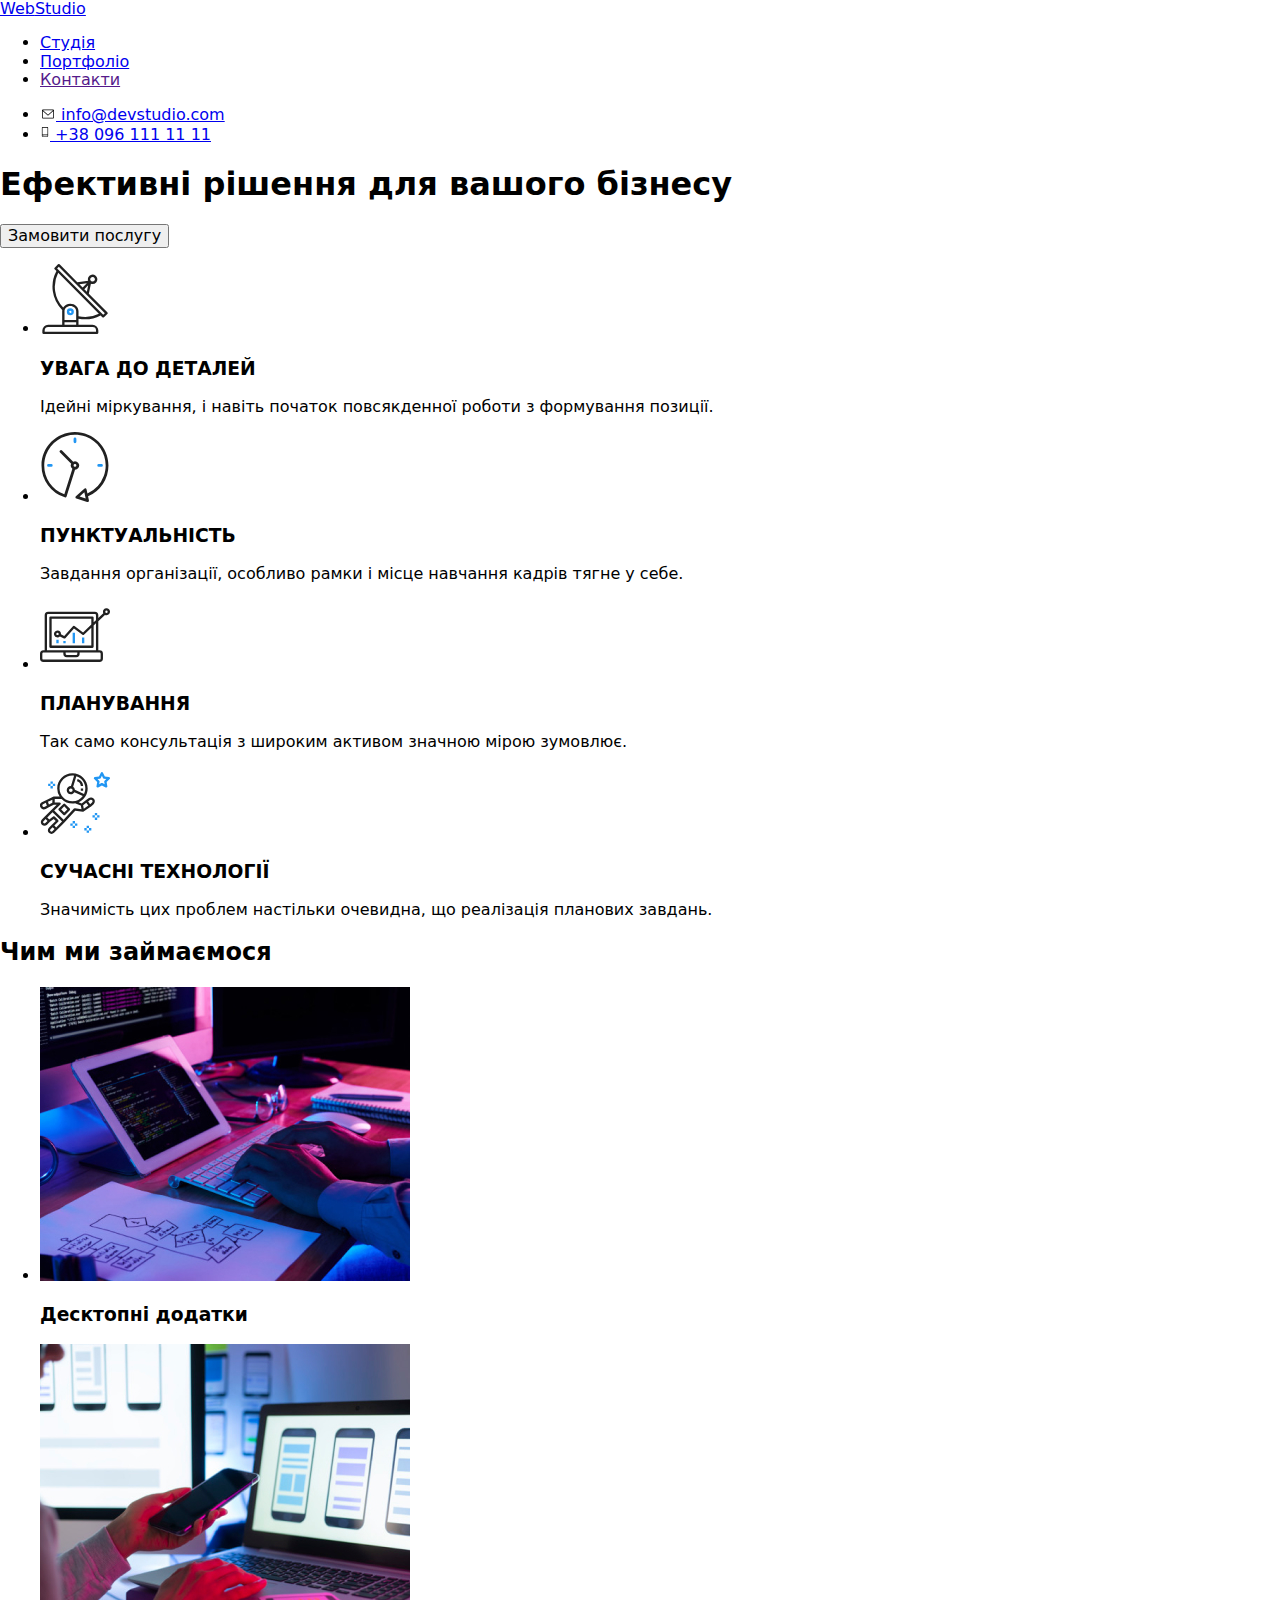
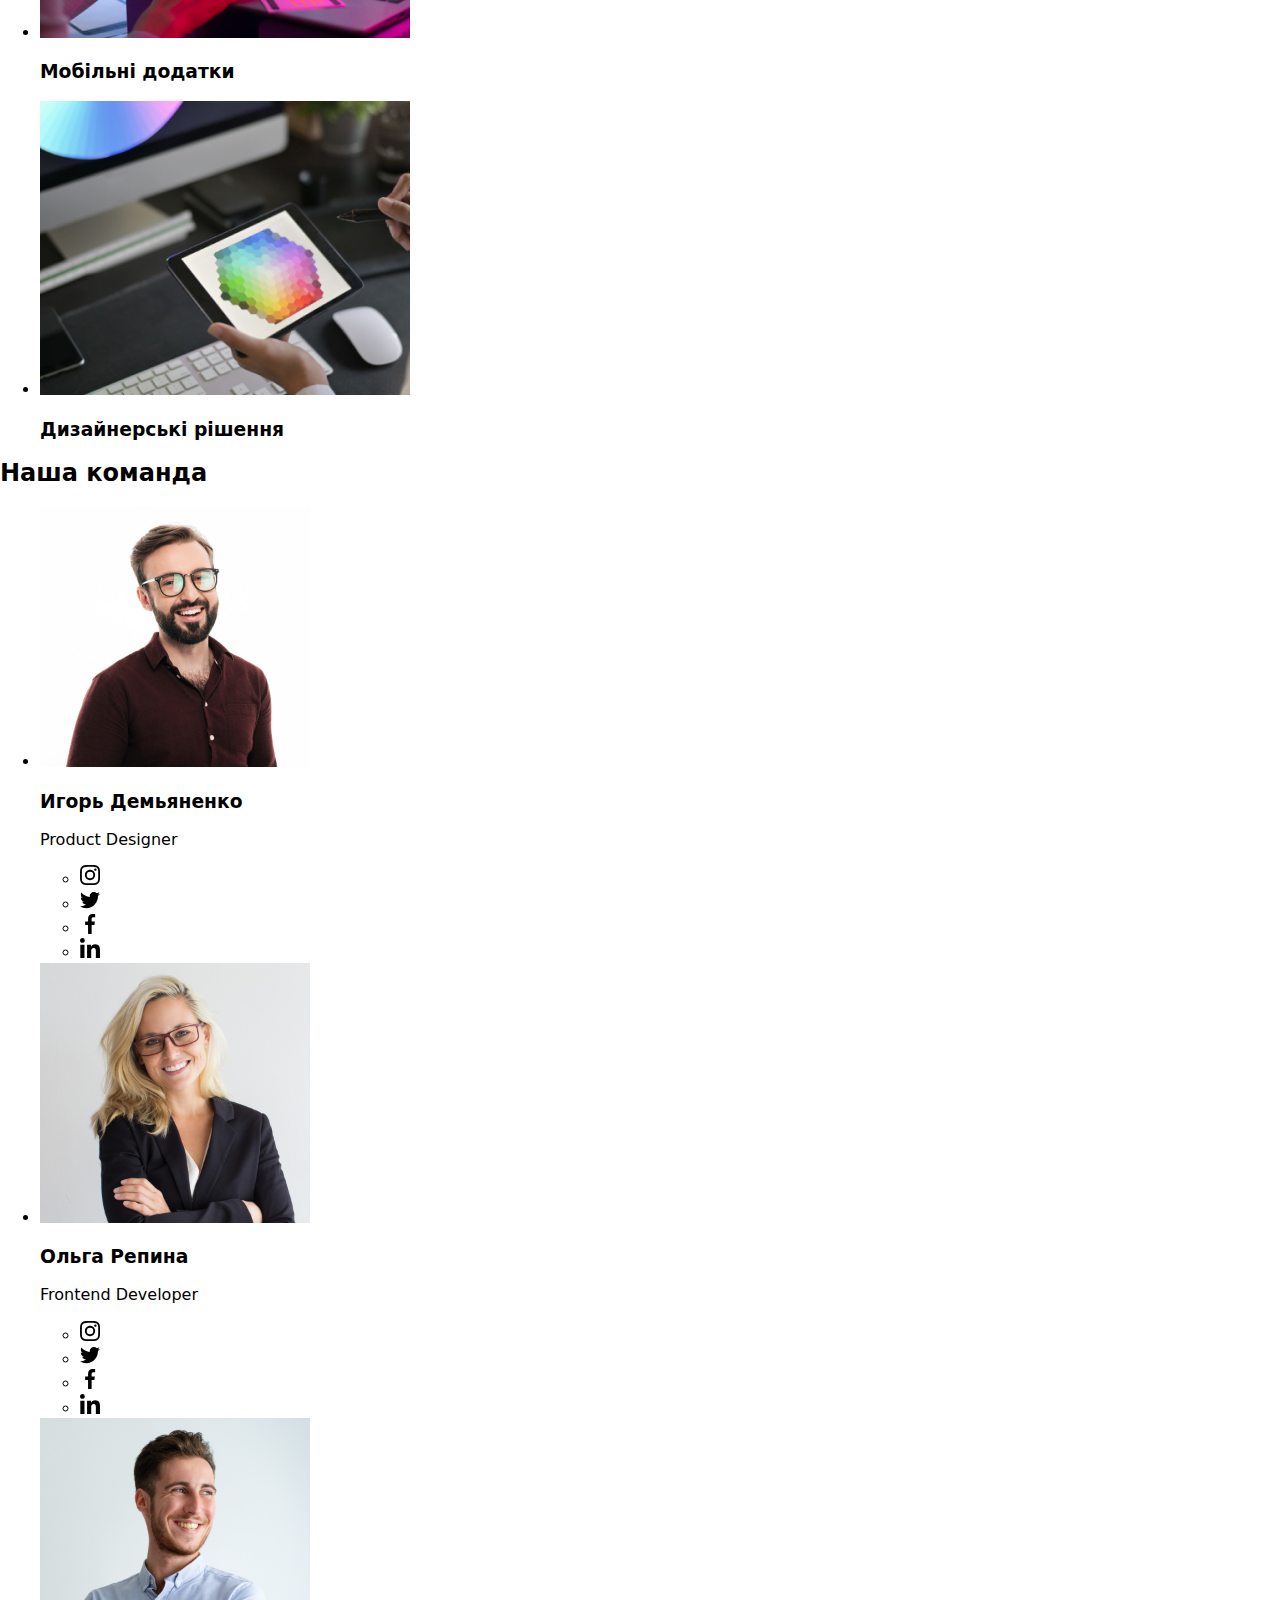
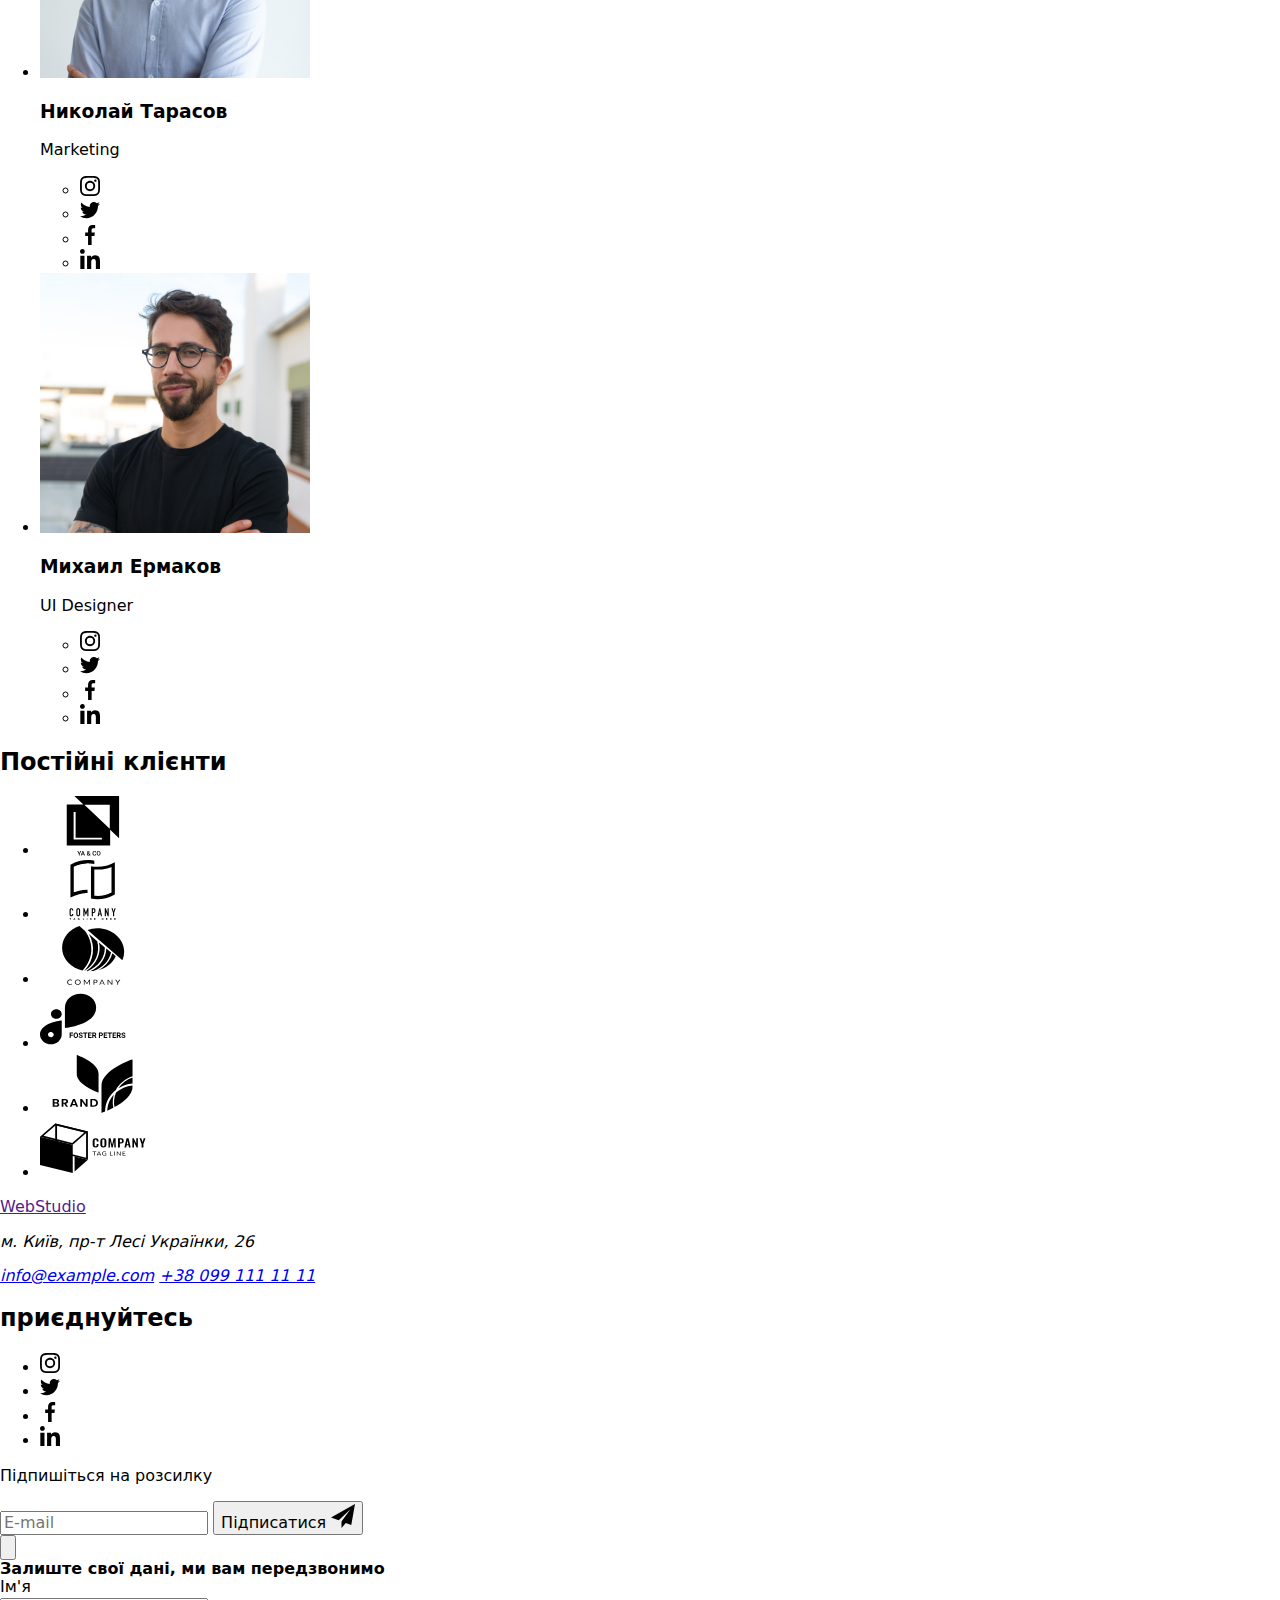
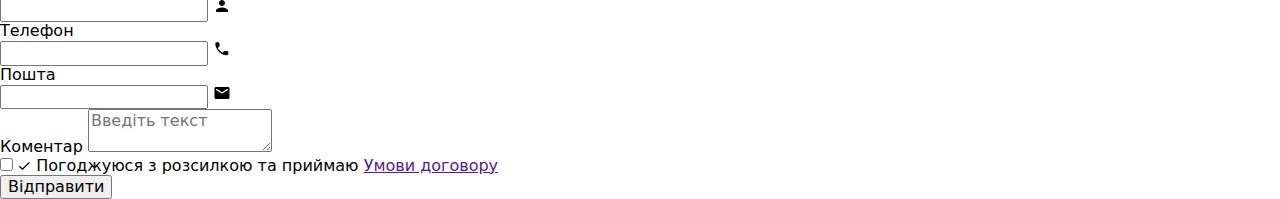
==== index.html @ 6c2c82eb "Додав розмітку та зображення" ====
<!DOCTYPE html>
<html lang="ru">
  <head>
    <meta charset="UTF-8" />
    <meta http-equiv="X-UA-Compatible" content="IE=edge" />
    <meta name="viewport" content="width=device-width, initial-scale=1.0" />
    <title>Студия</title>
    <link rel="preconnect" href="https://fonts.googleapis.com" />
    <link rel="preconnect" href="https://fonts.gstatic.com" crossorigin />
    <link
      href="https://fonts.googleapis.com/css2?family=Raleway:wght@700&family=Roboto:wght@400;500;700;900&display=swap"
      rel="stylesheet"
    />
    <link
      rel="stylesheet"
      href="https://cdnjs.cloudflare.com/ajax/libs/modern-normalize/1.1.0/modern-normalize.min.css"
    />
    <link rel="stylesheet" href="./css/styles.css" />
  </head>
  <body>
    <!--Шапка-->
    <header class="header">
      <div class="container">
        <nav class="header-nav">
          <a href="#" lang="en" class="header-logo list link">
            <span class="header-part-logo">Web</span>Studio</a
          >
          <ul class="header-nav-list list">
            <li class="header-nav-item">
              <a href="index.html" class="header-nav-link link current">Студія</a>
            </li>
            <li class="header-nav-item">
              <a href="./portfolio.html" class="header-nav-link link">Портфоліо</a>
            </li>
            <li class="header-nav-item"><a href="" class="header-nav-link link">Контакти</a></li>
          </ul>
        </nav>

        <ul class="header-contact-list list">
          <li class="header-contact-item">
            <a href="mailto:info@devstudio.com" class="header-contact-link" lang="en">
              <svg class="contact-icons" width="16" height="12">
                <use href="./images/icons.svg#icon-envelope"></use>
              </svg>
              info@devstudio.com</a
            >
          </li>
          <li class="header-contact-item">
            <a href="tel:+380961111111" class="header-contact-link">
              <svg class="contact-icons" width="10" height="16">
                <use href="./images/icons.svg#icon-smartphone"></use>
              </svg>
              +38 096 111 11 11</a
            >
          </li>
        </ul>
      </div>
    </header>
    <main>
      <!--Герой-->
      <section class="hero">
        <div class="container">
          <h1 class="hero-title">Ефективні рішення для вашого бізнесу</h1>
          <button class="btn" data-modal-open type="button">Замовити послугу</button>
        </div>
      </section>
      <!--Решения-->
      <section class="decision section">
        <div class="container">
          <h2 hidden>Features</h2>
          <ul class="decition-list list">
            <li class="decition-item">
              <div class="icons-bg">
                <svg class="decision-icons" width="70" height="70">
                  <use href="./images/icons.svg#icon-antenna"></use>
                </svg>
              </div>
              <h3 class="decision-title">УВАГА ДО ДЕТАЛЕЙ</h3>
              <p class="decitsion-text">
                Ідейні міркування, і навіть початок повсякденної роботи з формування позиції.
              </p>
            </li>
            <li class="decition-item">
              <div class="icons-bg">
                <svg class="decision-icons" width="70" height="70">
                  <use href="./images/icons.svg#icon-clock"></use>
                </svg>
              </div>
              <h3 class="decision-title">ПУНКТУАЛЬНІСТЬ</h3>
              <p class="decitsion-text">
                Завдання організації, особливо рамки і місце навчання кадрів тягне у себе.
              </p>
            </li>
            <li class="decition-item">
              <div class="icons-bg">
                <svg class="decision-icons" width="70" height="70">
                  <use href="./images/icons.svg#icon-diagram"></use>
                </svg>
              </div>
              <h3 class="decision-title">ПЛАНУВАННЯ</h3>
              <p class="decitsion-text">
                Так само консультація з широким активом значною мірою зумовлює.
              </p>
            </li>
            <li class="decition-item">
              <div class="icons-bg">
                <svg class="decision-icons" width="70" height="70">
                  <use href="./images/icons.svg#icon-astronaut"></use>
                </svg>
              </div>
              <h3 class="decision-title">СУЧАСНІ ТЕХНОЛОГІЇ</h3>
              <p class="decitsion-text">
                Значимість цих проблем настільки очевидна, що реалізація планових завдань.
              </p>
            </li>
          </ul>
        </div>
      </section>
      <!--Чем занимаемся-->
      <section class="about section">
        <div class="container">
          <h2 class="about-title">Чим ми займаємося</h2>
          <ul class="about-images-list list">
            <li class="about-item">
              <div class="about-overley">
                <img src="./images/img1.jpg" class="img" alt="Фото1" width="370" />
                <h3 class="about-overley-title">Десктопні додатки</h3>
              </div>
            </li>
            <li class="about-item">
              <div class="about-overley">
                <img src="./images/img2.jpg" class="img" alt="Фото2" width="370" />
                <h3 class="about-overley-title">Мобільні додатки</h3>
              </div>
            </li>
            <li class="about-item">
              <div class="about-overley">
                <img src="./images/img3.jpg" class="img" alt="Фото3" width="370" />
                <h3 class="about-overley-title">Дизайнерські рішення</h3>
              </div>
            </li>
          </ul>
        </div>
      </section>
      <!--Команда-->
      <section class="team section">
        <div class="container">
          <h2 class="team-title">Наша команда</h2>
          <ul class="team-list list">
            <li class="team-name-item">
              <img
                src="./images/team1.jpg"
                class="member-image"
                alt="Игорь Демьяненко"
                width="270"
              />
              <div class="member">
                <h3 class="team-name-title">Игорь Демьяненко</h3>
                <p class="team-name-text">Product Designer</p>
                <ul class="team-social list">
                  <li class="team-social-item">
                    <a href="" class="team-social-link">
                      <svg class="team-social-icon" width="20" height="20">
                        <use href="./images/icons.svg#icon-instagram"></use>
                      </svg>
                    </a>
                  </li>
                  <li class="team-social-item">
                    <a href="" class="team-social-link">
                      <svg class="team-social-icon" width="20" height="20">
                        <use href="./images/icons.svg#icon-twitter"></use>
                      </svg>
                    </a>
                  </li>
                  <li class="team-social-item">
                    <a href="" class="team-social-link">
                      <svg class="team-social-icon" width="20" height="20">
                        <use href="./images/icons.svg#icon-facebook"></use>
                      </svg>
                    </a>
                  </li>
                  <li class="team-social-item">
                    <a href="" class="team-social-link">
                      <svg class="team-social-icon" width="20" height="20">
                        <use href="./images/icons.svg#icon-linkedin"></use>
                      </svg>
                    </a>
                  </li>
                </ul>
              </div>
            </li>
            <li class="team-name-item">
              <img src="./images/team2.jpg" class="member-image" alt="Ольга Репина" width="270" />
              <div class="member">
                <h3 class="team-name-title">Ольга Репина</h3>
                <p class="team-name-text">Frontend Developer</p>
                <ul class="team-social list">
                  <li class="team-social-item">
                    <a href="" class="team-social-link">
                      <svg class="team-social-icon" width="20" height="20">
                        <use href="./images/icons.svg#icon-instagram"></use>
                      </svg>
                    </a>
                  </li>
                  <li class="team-social-item">
                    <a href="" class="team-social-link">
                      <svg class="team-social-icon" width="20" height="20">
                        <use href="./images/icons.svg#icon-twitter"></use>
                      </svg>
                    </a>
                  </li>
                  <li class="team-social-item">
                    <a href="" class="team-social-link">
                      <svg class="team-social-icon" width="20" height="20">
                        <use href="./images/icons.svg#icon-facebook"></use>
                      </svg>
                    </a>
                  </li>
                  <li class="team-social-item">
                    <a href="" class="team-social-link">
                      <svg class="team-social-icon" width="20" height="20">
                        <use href="./images/icons.svg#icon-linkedin"></use>
                      </svg>
                    </a>
                  </li>
                </ul>
              </div>
            </li>
            <li class="team-name-item">
              <img
                src="./images/team3.jpg"
                class="member-image"
                alt="Николай Тарасов"
                width="270"
              />
              <div class="member">
                <h3 class="team-name-title">Николай Тарасов</h3>
                <p class="team-name-text">Marketing</p>
                <ul class="team-social list">
                  <li class="team-social-item">
                    <a href="" class="team-social-link">
                      <svg class="team-social-icon" width="20" height="20">
                        <use href="./images/icons.svg#icon-instagram"></use>
                      </svg>
                    </a>
                  </li>
                  <li class="team-social-item">
                    <a href="" class="team-social-link">
                      <svg class="team-social-icon" width="20" height="20">
                        <use href="./images/icons.svg#icon-twitter"></use>
                      </svg>
                    </a>
                  </li>
                  <li class="team-social-item">
                    <a href="" class="team-social-link">
                      <svg class="team-social-icon" width="20" height="20">
                        <use href="./images/icons.svg#icon-facebook"></use>
                      </svg>
                    </a>
                  </li>
                  <li class="team-social-item">
                    <a href="" class="team-social-link">
                      <svg class="team-social-icon" width="20" height="20">
                        <use href="./images/icons.svg#icon-linkedin"></use>
                      </svg>
                    </a>
                  </li>
                </ul>
              </div>
            </li>
            <li class="team-name-item">
              <img src="./images/team4.jpg" class="member-image" alt="Михаил Ермаков" width="270" />
              <div class="member">
                <h3 class="team-name-title">Михаил Ермаков</h3>
                <p class="team-name-text">UI Designer</p>
                <ul class="team-social list">
                  <li class="team-social-item">
                    <a href="" class="team-social-link">
                      <svg class="team-social-icon" width="20" height="20">
                        <use href="./images/icons.svg#icon-instagram"></use>
                      </svg>
                    </a>
                  </li>
                  <li class="team-social-item">
                    <a href="" class="team-social-link">
                      <svg class="team-social-icon" width="20" height="20">
                        <use href="./images/icons.svg#icon-twitter"></use>
                      </svg>
                    </a>
                  </li>
                  <li class="team-social-item">
                    <a href="" class="team-social-link">
                      <svg class="team-social-icon" width="20" height="20">
                        <use href="./images/icons.svg#icon-facebook"></use>
                      </svg>
                    </a>
                  </li>
                  <li class="team-social-item">
                    <a href="" class="team-social-link">
                      <svg class="team-social-icon" width="20" height="20">
                        <use href="./images/icons.svg#icon-linkedin"></use>
                      </svg>
                    </a>
                  </li>
                </ul>
              </div>
            </li>
          </ul>
        </div>
      </section>

      <section class="clients section">
        <div class="container">
          <h2 class="clients-title">Постійні клієнти</h2>
          <ul class="clients-list list">
            <li class="clients-item">
              <a href="" class="clients-link">
                <svg class="clients-icon" width="106" height="60">
                  <use href="./images/icons.svg#icon-group1"></use>
                </svg>
              </a>
            </li>
            <li class="clients-item">
              <a href="" class="clients-link">
                <svg class="clients-icon" width="106" height="60">
                  <use href="./images/icons.svg#icon-group2"></use>
                </svg>
              </a>
            </li>
            <li class="clients-item">
              <a href="" class="clients-link">
                <svg class="clients-icon" width="106" height="60">
                  <use href="./images/icons.svg#icon-group3"></use>
                </svg>
              </a>
            </li>
            <li class="clients-item">
              <a href="" class="clients-link">
                <svg class="clients-icon" width="106" height="60">
                  <use href="./images/icons.svg#icon-group4"></use>
                </svg>
              </a>
            </li>
            <li class="clients-item">
              <a href="" class="clients-link">
                <svg class="clients-icon" width="106" height="60">
                  <use href="./images/icons.svg#icon-group5"></use>
                </svg>
              </a>
            </li>
            <li class="clients-item">
              <a href="" class="clients-link">
                <svg class="clients-icon" width="106" height="60">
                  <use href="./images/icons.svg#icon-group6"></use>
                </svg>
              </a>
            </li>
          </ul>
        </div>
      </section>
    </main>
    <!--Футер-->
    <footer class="footer">
      <div class="container">
        <div class="footer-part">
          <a class="footer-logo list link" href="" lang="en"
            ><span class="footer-part-logo">Web</span>Studio</a
          >
          <address class="footer-address">
            <p class="footer-address-text">м. Київ, пр-т Лесі Українки, 26</p>
            <a class="footer-link list link" href="mailto:info@example.com">info@example.com</a>
            <a class="footer-link list link" href="tel:+380991111111">+38 099 111 11 11</a>
          </address>
        </div>

        <div class="footer-social-container">
          <h2 class="footer-social-text">приєднуйтесь</h2>
          <ul class="footer-social-list list">
            <li class="footer-social-item">
              <a href="" class="footer-social-link">
                <svg class="footer-social-icon" width="20" height="20">
                  <use href="./images/icons.svg#icon-instagram-2"></use>
                </svg>
              </a>
            </li>
            <li class="footer-social-item">
              <a href="" class="footer-social-link">
                <svg class="footer-social-icon" width="20" height="20">
                  <use href="./images/icons.svg#icon-twitter2"></use>
                </svg>
              </a>
            </li>
            <li class="footer-social-item">
              <a href="" class="footer-social-link">
                <svg class="footer-social-icon" width="20" height="20">
                  <use href="./images/icons.svg#icon-facebook2"></use>
                </svg>
              </a>
            </li>
            <li class="footer-social-item">
              <a href="" class="footer-social-link">
                <svg class="footer-social-icon" width="20" height="20">
                  <use href="./images/icons.svg#icon-linkedin2"></use>
                </svg>
              </a>
            </li>
          </ul>
        </div>
        <form class="footer-form" autocomplete="off">
          <p class="footer-form-text">Підпишіться на розсилку</p>
          <div class="mail-field">
            <input class="footer-input" type="email" name="email" placeholder="E-mail" />

            <button type="submit" class="footer-submit">
              Підписатися
              <svg class="footer-submit-icon" width="24" height="24">
                <use href="./images/icons.svg#icon-icon-send"></use>
              </svg>
            </button>
          </div>
        </form>
      </div>
    </footer>
    <div class="backdrop-hero is-hidden" data-modal>
      <div class="modal-hero">
        <button type="button" class="modal-hero-close" data-modal-close>
          <svg fill="none" viewBox="0 0 18 18" class="icon-hero-close">
            <path
              d="M15 4.108 13.892 3 9.5 7.392 5.108 3 4 4.108 8.392 8.5 4 12.892 5.108 14 9.5 9.608 13.892 14 15 12.892 10.608 8.5 15 4.108Z"
            />
          </svg>
        </button>
        <form class="form" autocomplete="off">
          <b class="form-title">Залиште свої дані, ми вам передзвонимо</b>

          <div class="form-contact">
            <label for="name" class="form-label">Ім'я</label>
            <div class="input-field">
              <input type="text" class="form-input" name="name" id="name" required />
              <span class="input-icon"
                ><svg width="18" height="18">
                  <use href="./images/icons.svg#icon-person-black-form"></use></svg
              ></span>
            </div>

            <label for="tel" class="form-label">Телефон</label>
            <div class="input-field">
              <input type="tel" class="form-input" name="tel" id="tel" required />
              <span class="input-icon"
                ><svg width="18" height="18">
                  <use href="./images/icons.svg#icon-phone-black-form"></use></svg
              ></span>
            </div>

            <label for="mail" class="form-label">Пошта</label>
            <div class="input-field">
              <input type="email" class="form-input" name="email" id="mail" required />
              <span class="input-icon"
                ><svg width="18" height="18">
                  <use href="./images/icons.svg#icon-email-black-form"></use></svg
              ></span>
            </div>

            <label for="coment" class="form-label">Коментар</label>
            <textarea
              class="form-coment"
              name="coment"
              id="coment"
              placeholder="Введіть текст"
            ></textarea>
          </div>

          <div class="form-policy">
            <input
              type="checkbox"
              class="form-policy-check"
              name="policy"
              id="policy"
              value="true"
            />
            <label for="policy" class="form-policy-text">
              <span class="check">
                <svg class="check-icon" width="13" height="10">
                  <use href="./images/icons.svg#icon-icon-check"></use></svg
              ></span>
              Погоджуюся з розсилкою та приймаю
              <a href="" class="policy-link">Умови договору</a>
            </label>
          </div>
          <div class="form-btn">
            <button type="submit" class="form-submit">Відправити</button>
          </div>
        </form>
      </div>
    </div>
    <script src="./js/modal.js"></script>
  </body>
</html>
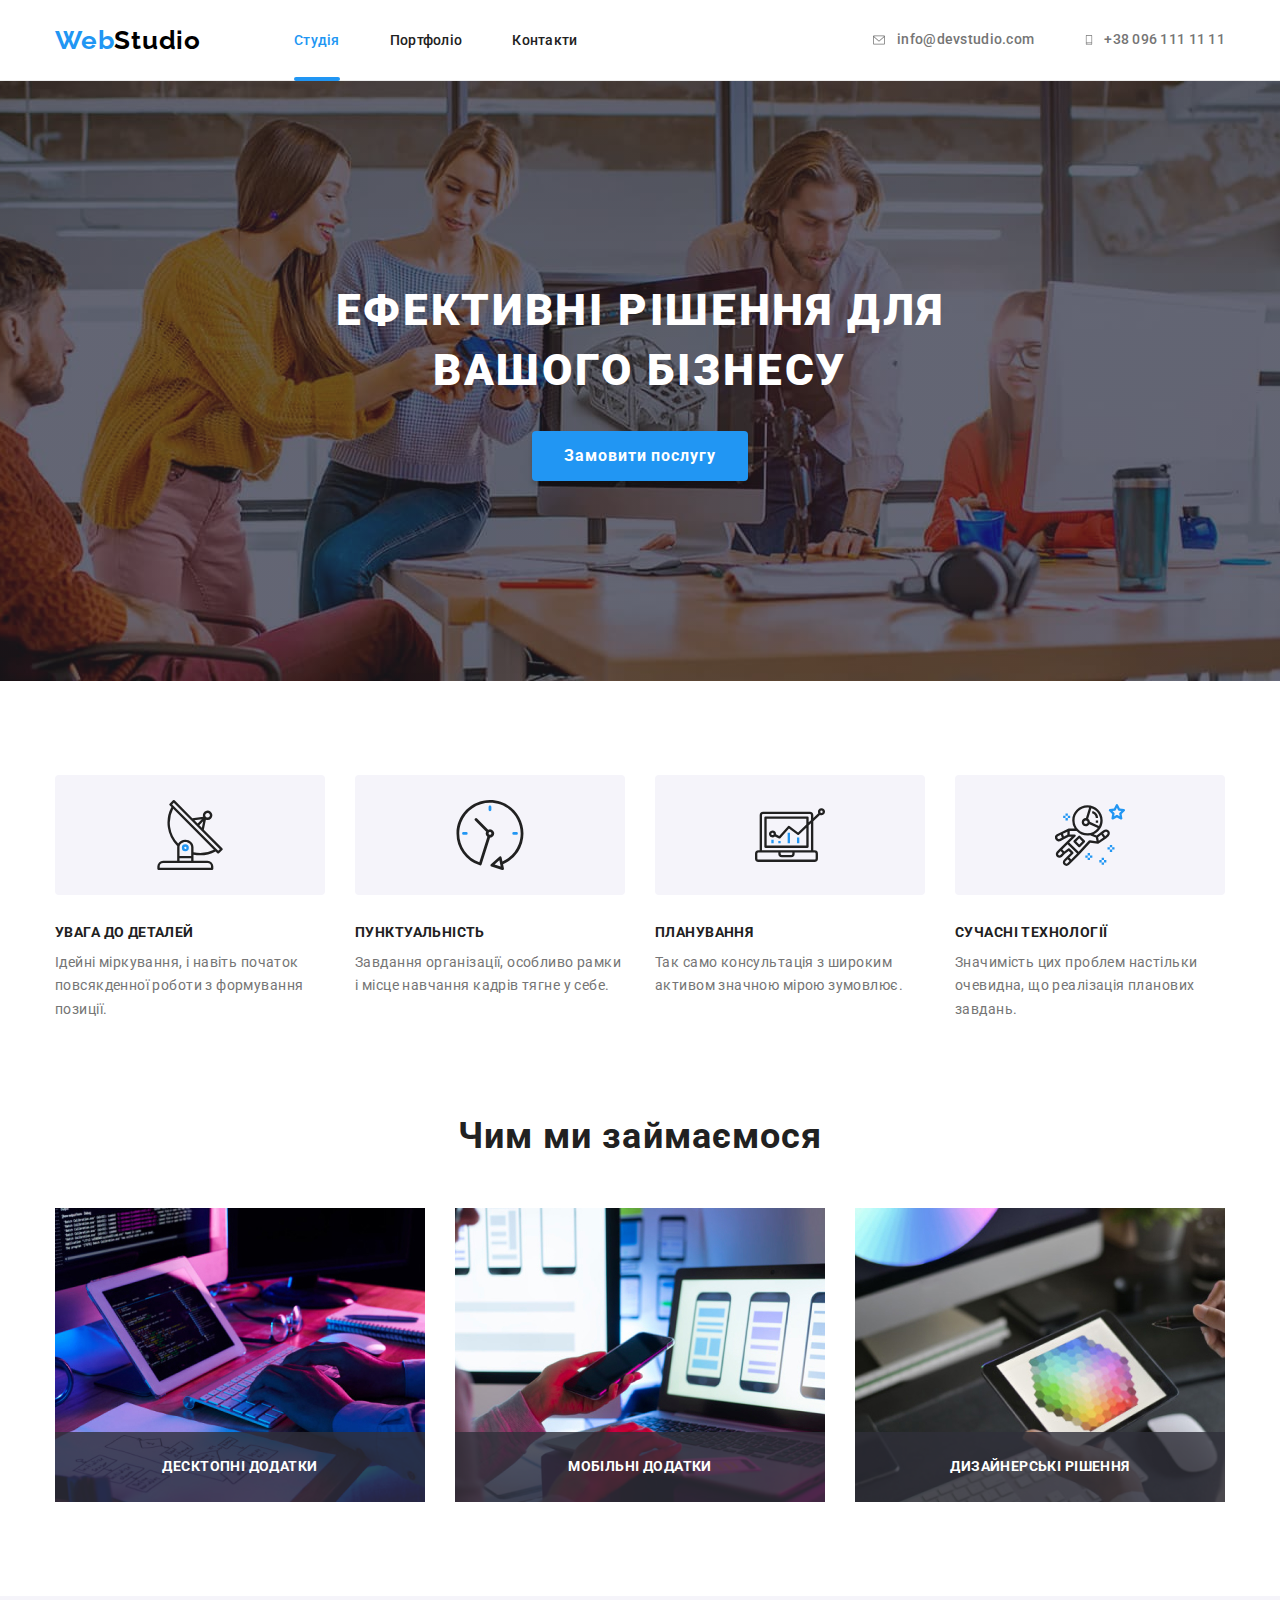
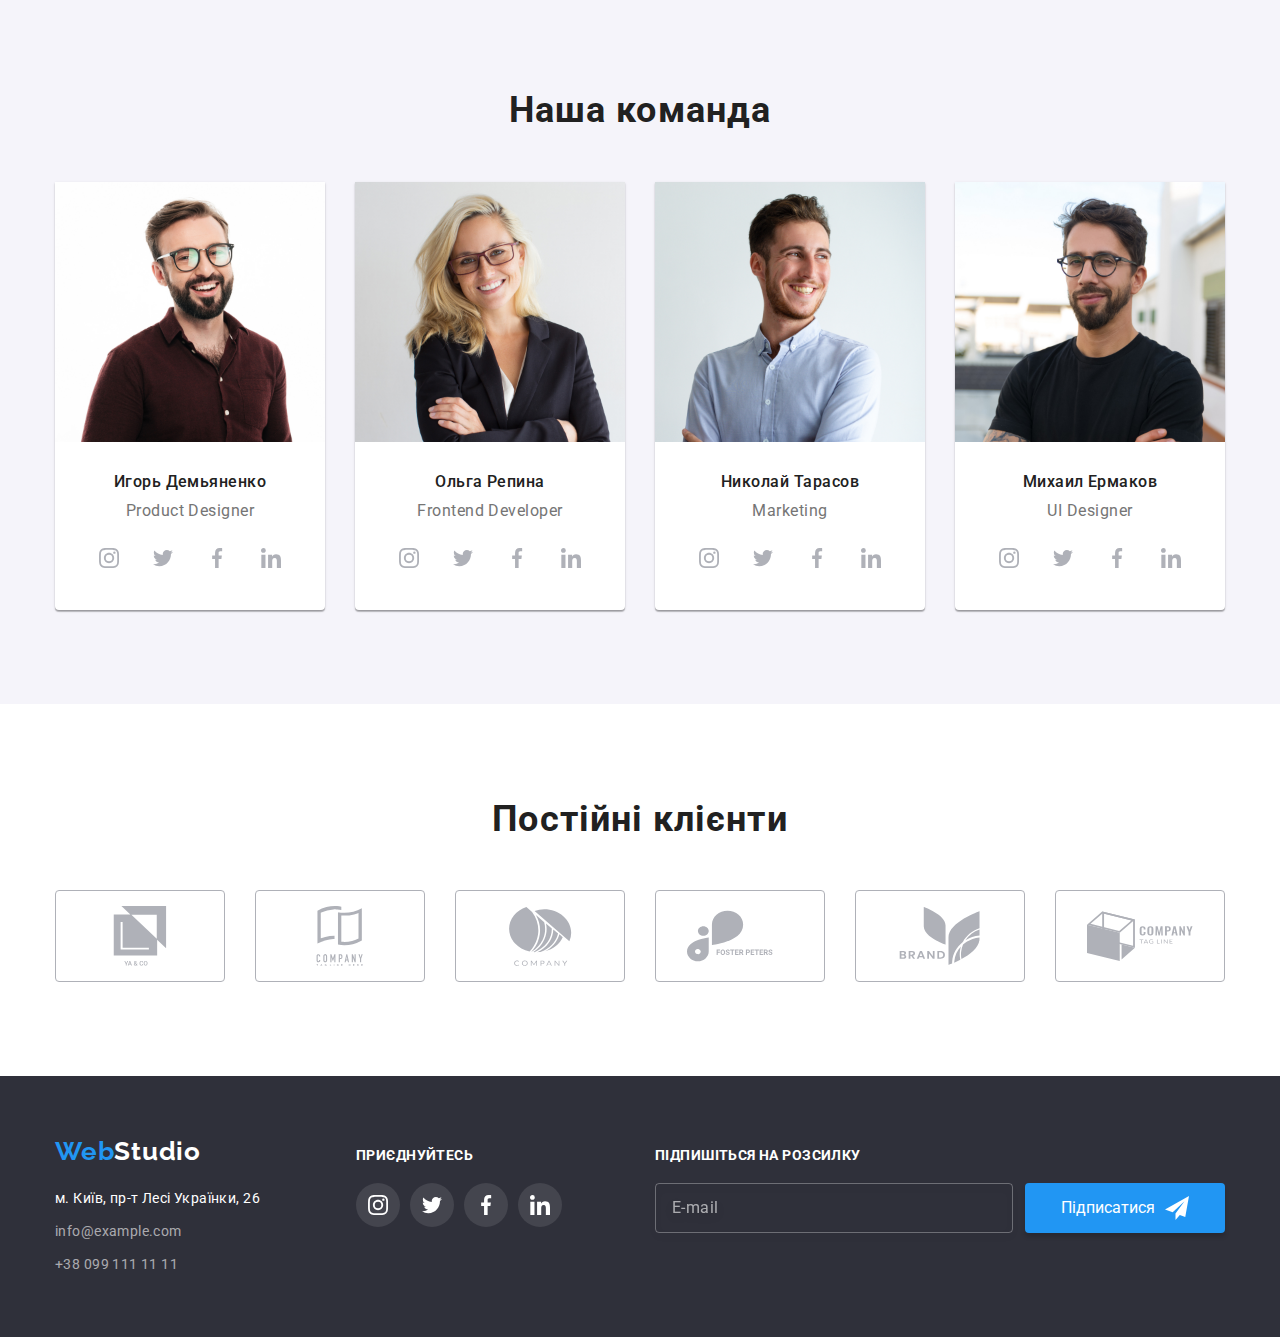
==== commit 9fb15e17: "Додав розмітку та стилі" ====
--- a/index.html
+++ b/index.html
@@ -15,7 +15,7 @@
       rel="stylesheet"
       href="https://cdnjs.cloudflare.com/ajax/libs/modern-normalize/1.1.0/modern-normalize.min.css"
     />
-    <link rel="stylesheet" href="./css/styles.css" />
+    <link rel="stylesheet" href="./css/main.min.css" />
   </head>
   <body>
     <!--Шапка-->
--- a/css/main.min.css
+++ b/css/main.min.css
@@ -0,0 +1 @@
+:root{--primary-text-color: #212121;--second-text-color: #757575;--hover-color: #2196f3;--background-color: #e5e5e5;--header-background-color: #ffffff;--third-background-color: #2f303a;--second-background-color: #f5f4fa;--accent-color: #2196f3;--icon-background-color: #ffffff;--icon-color: #afb1b8;--icon-hover-color: #ffffff}.list{list-style:none}.link{text-decoration:none}.visually-hidden{position:absolute;width:1px;height:1px;margin:-1px;border:0;padding:0;white-space:nowrap;clip-path:inset(100%);clip:rect(0 0 0 0);overflow:hidden}html{box-sizing:border-box}*,*::before,*::after{box-sizing:inherit}p,h1,h2,h3,h4,h5,h6{margin:0}ul{margin:0;padding-left:0}body{margin:0;font-family:"Roboto",sans-serif;font-style:normal;color:var(--primary-text-color)}.container{width:1200px;padding-right:15px;padding-left:15px;margin-right:auto;margin-left:auto}.section{padding-top:94px;padding-bottom:94px}.backdrop-hero{position:fixed;width:100%;height:100%;top:0;background-color:rgba(0,0,0,.2);transition:opacity 500ms cubic-bezier(0.4, 0, 0.2, 1),visibility 500ms cubic-bezier(0.4, 0, 0.2, 1)}.backdrop-hero.is-hidden .modal-hero{transform:translate(-50%, -50%) scale(0)}.modal-hero{position:absolute;top:50%;left:50%;transform:translate(-50%, -50%) scale(1);width:528px;min-height:581px;background:#fff;box-shadow:0px 1px 3px rgba(0,0,0,.12),0px 1px 1px rgba(0,0,0,.14),0px 2px 1px rgba(0,0,0,.2);border-radius:4px;transition:transform 500ms cubic-bezier(0.4, 0, 0.2, 1);padding:40px}.modal-hero-close{position:absolute;top:8px;right:8px;width:30px;height:30px;background:#fff;border-radius:50%;border:1px solid rgba(0,0,0,.1);cursor:pointer}.icon-hero-close{display:flex;align-items:center;justify-content:center;fill:#000;transition:fill 250ms cubic-bezier(0.4, 0, 0.2, 1)}.modal-hero-close:hover .icon-hero-close,.modal-hero-close:focus .icon-hero-close{fill:var(--accent-color)}.is-hidden{visibility:hidden;opacity:0;pointer-events:none}.form-title{display:block;margin-bottom:12px;font-weight:700;font-size:20px;line-height:23px;text-align:center;letter-spacing:.03em;color:#212121}.form-contact{display:flex;flex-direction:column;margin-bottom:20px}.form-label{margin-bottom:4px;font-weight:400;font-size:12px;line-height:14px;letter-spacing:.01em;color:#757575}.form-input{width:100%;height:40px;margin-bottom:10px;padding-left:42px;border:1px solid rgba(33,33,33,.2);border-radius:4px;outline:none;color:#000;transition:border-color 250ms cubic-bezier(0.4, 0, 0.2, 1);cursor:pointer}.input-field{position:relative;height:40px;margin-bottom:10px}.input-icon{position:absolute;top:50%;left:12px;transform:translateY(-50%);width:18px;height:18px;transition:fill 250ms cubic-bezier(0.4, 0, 0.2, 1)}.form-input:focus{border-color:var(--accent-color)}.form-input:focus+.input-icon{fill:var(--accent-color)}.form-coment{height:120px;font-size:12px;padding:12px 16px;border:1px solid rgba(33,33,33,.2);border-radius:4px;outline:none;resize:none;transition:border-color 250ms cubic-bezier(0.4, 0, 0.2, 1);cursor:pointer}.form-coment:focus{border-color:var(--accent-color)}.form-coment::placeholder{font-weight:400;font-size:12px;line-height:14px;letter-spacing:.01em;color:rgba(117,117,117,.5)}.form-policy{margin-bottom:30px;display:flex;align-items:center;justify-content:center}.check{display:flex;align-items:center;justify-content:center;width:16px;height:15px;margin-right:8px;border:3px solid var(--primary-text-color);border-radius:2px}.form-policy-text{display:flex;align-items:center;font-weight:400;font-size:14px;line-height:24px;letter-spacing:.03em;color:#757575;cursor:pointer}.form-policy-check{position:absolute;width:1px;height:1px;margin:-1px;border:0;padding:0;white-space:nowrap;clip-path:inset(100%);clip:rect(0 0 0 0);overflow:hidden}.check-icon{fill:rgba(0,0,0,0)}.form-policy-check:checked+.form-policy-text .check{background-color:var(--accent-color);border:none}.form-policy-check:checked+.form-policy-text .check-icon{fill:var(--icon-hover-color)}.form-policy-check:focus+.form-policy-text .check{border-color:var(--accent-color)}.policy-link{margin-left:4px;color:var(--accent-color)}.form-btn{display:flex;align-items:center;justify-content:center}.form-submit{width:200px;height:50px;border-radius:4px;border:none;background-color:var(--accent-color);color:#fff;box-shadow:0px 4px 4px rgba(0,0,0,.15);font-weight:700;font-size:16px;line-height:30px;letter-spacing:.06em;cursor:pointer;transition:background-color 250ms cubic-bezier(0.4, 0, 0.2, 1)}.form-submit:hover,.form-submit:focus{background-color:#188ce8}.header{background-color:var(--header-background-color);border-bottom:1px solid #ececec}.header>.container{display:flex;align-items:center}.header-nav{display:flex;align-items:center}.header-logo{font-family:"Raleway";font-weight:700;font-size:26px;line-height:31px;letter-spacing:.03em;color:#000}.header-part-logo{color:#2196f3}.header-nav-list{display:flex;margin-left:93px}.header-nav-link{position:relative;display:block;padding-bottom:32px;padding-top:32px;font-weight:500;font-size:14px;line-height:16px;letter-spacing:.02em;color:var(--primary-text-color);transition:color 250ms cubic-bezier(0.4, 0, 0.2, 1)}.header-nav-item:not(:last-child){margin-right:50px}.header-nav-link:hover,.header-nav-link:focus{color:var(--hover-color)}.current{color:var(--accent-color)}.current::after{content:"";position:absolute;bottom:0;left:0;margin-bottom:-1px;width:100%;height:4px;border-radius:2px;background-color:var(--accent-color)}.header-contact-list{display:flex;margin-left:auto}.header-contact-link{display:flex;justify-content:center;align-items:center;font-weight:500;font-size:14px;line-height:1.14;letter-spacing:.02em;text-decoration:none;color:var(--second-text-color);transition:color 250ms cubic-bezier(0.4, 0, 0.2, 1)}.header-contact-link:hover,.header-contact-link:focus{color:var(--hover-color)}.header-contact-item:not(:last-child){margin-right:50px}.contact-icons{fill:currentColor;margin-right:10px}.hero{max-width:1600px;text-align:center;color:#fff;padding-top:200px;padding-bottom:200px;max-width:1600px;margin:0 auto;background-image:linear-gradient(rgba(47, 48, 58, 0.4), rgba(47, 48, 58, 0.4)),url(../images/img-hero.jpg);background-repeat:no-repeat;background-position:center;background-size:cover}.hero-title{width:696px;font-weight:900;font-size:44px;line-height:1.36;letter-spacing:.06em;text-transform:uppercase;margin-bottom:30px;margin-left:auto;margin-right:auto}.btn{display:inline-block;background-color:var(--hover-color);color:#fff;box-shadow:0px 4px 4px rgba(0,0,0,.15);border-radius:4px;border:rgba(0,0,0,0);align-items:center;letter-spacing:.06em;font-weight:700;font-size:16px;line-height:1.88;cursor:pointer;padding:10px 32px;min-width:200px;transition:background-color 250ms cubic-bezier(0.4, 0, 0.2, 1)}.btn:hover,.btn:focus{background-color:#188ce8}.decition-list{display:flex}.decition-item{display:block;width:270px}.decition-item:not(:last-child){margin-right:30px}.icons-bg{display:flex;width:270px;height:120px;margin-bottom:30px;background-color:#f5f4fa;justify-content:center;align-items:center;border-radius:4px}.decision-title{font-weight:700;font-size:14px;line-height:1.14;letter-spacing:.03em;text-transform:uppercase;margin-bottom:10px}.decitsion-text{color:var(--second-text-color);font-weight:400;font-size:14px;line-height:1.7;letter-spacing:.03em}.about{padding-top:0}.about-title{font-weight:700;font-size:36px;line-height:1.16;text-align:center;letter-spacing:.03em;margin-bottom:50px}.about-images-list{display:flex;justify-content:center}.img{display:block}.about-item:not(:last-child){margin-right:30px}.about-overley{display:block;position:relative}.about-overley-title{position:absolute;width:100%;height:70px;bottom:0;padding-top:27px;font-weight:700;font-size:14px;line-height:1.14;text-align:center;letter-spacing:.03em;text-transform:uppercase;color:#fff;background-color:rgba(47,48,58,.8)}.team{background-color:var(--second-background-color)}.team-title{font-weight:700;font-size:36px;line-height:1.16;text-align:center;letter-spacing:.03em;margin-bottom:50px}.team-list{display:flex;justify-content:center}.team-name-item{display:block;background-color:#fff;box-shadow:0px 1px 3px rgba(0,0,0,.12),0px 1px 1px rgba(0,0,0,.14),0px 2px 1px rgba(0,0,0,.2);border-radius:0px 0px 4px 4px}.team-name-item:not(:last-child){margin-right:30px}.member-image{display:block}.member{padding:30px 20px}.team-name-title{font-weight:500;font-size:16px;line-height:1.2;text-align:center;letter-spacing:.03em;margin-bottom:10px}.team-name-text{color:var(--second-text-color);font-weight:400;font-size:16px;line-height:1.2;text-align:center;letter-spacing:.03em}.team-social{display:flex;justify-content:center;gap:10px;margin-top:16px}.team-social-link{display:flex;width:44px;height:44px;border-radius:50%;background-color:var(--icon-background-color);color:var(--icon-color);justify-content:center;align-items:center;transition:background-color 250ms cubic-bezier(0.4, 0, 0.2, 1),color 250ms cubic-bezier(0.4, 0, 0.2, 1)}.team-social-link:hover,.team-social-link:focus{background-color:var(--hover-color);color:var(--icon-hover-color)}.team-social-icon{fill:currentColor}.clients{background-color:var(--header-background-color)}.clients-title{margin-bottom:50px;font-weight:700;font-size:36px;line-height:42px;text-align:center;letter-spacing:.03em;color:var(--primary-text-color)}.clients-list{display:flex;justify-content:center;gap:30px}.clients-link{display:flex;justify-content:center;align-items:center;width:170px;height:92px;border:1px solid #afb1b8;border-radius:4px;color:var(--icon-color);transition:color 250ms cubic-bezier(0.4, 0, 0.2, 1),border-color 250ms cubic-bezier(0.4, 0, 0.2, 1)}.clients-icon{fill:currentColor}.clients-link:hover,.clients-link:focus{color:var(--hover-color);border-color:var(--hover-color)}.footer{background-color:var(--third-background-color);padding-top:60px;padding-bottom:60px}.footer>.container{display:flex;align-items:baseline}.footer-logo{display:block;color:#fff;font-family:"Raleway",sans-serif;font-style:normal;font-weight:700;font-size:26px;line-height:1.2;letter-spacing:.03em;margin-bottom:20px}.footer-part-logo{color:#2196f3}.footer-part{flex-grow:1}.footer-address-text{font-family:"Roboto";font-style:normal;font-weight:400;font-size:14px;line-height:1.7;letter-spacing:.03em;color:#fff;margin-bottom:9px}.footer-link{display:block;font-family:"Roboto";font-style:normal;font-weight:400;font-size:14px;line-height:1.7;letter-spacing:.03em;color:rgba(255,255,255,.6);transition:color 250ms cubic-bezier(0.4, 0, 0.2, 1)}.footer-link:not(:last-child){margin-bottom:9px}.footer-link:hover,.footer-link:focus{color:var(--hover-color)}.footer-social-container{margin-left:70px}.footer-social-text{font-weight:700;font-size:14px;line-height:16px;letter-spacing:.03em;text-transform:uppercase;color:#fff;margin-bottom:20px}.footer-social-list{display:flex;justify-content:center;align-items:center;gap:10px}.footer-social-link{display:flex;justify-content:center;align-items:center;width:44px;height:44px;border-radius:50%;background-color:rgba(255,255,255,.1);color:var(--icon-background-color);justify-content:center;align-items:center;transition:background-color 250ms cubic-bezier(0.4, 0, 0.2, 1)}.footer-social-icon{fill:currentColor}.footer-social-link:hover,.footer-social-link:focus{background-color:var(--hover-color)}.footer-form{display:flex;flex-direction:column;margin-left:93px}.footer-form-text{font-weight:700;font-size:14px;line-height:16px;letter-spacing:.03em;text-transform:uppercase;color:#fff;margin-bottom:20px}.mail-field{display:flex}.footer-input{width:358px;height:50px;padding-left:16px;outline:none;border:1px solid rgba(255,255,255,.3);filter:drop-shadow(0px 4px 4px rgba(0, 0, 0, 0.15));border-radius:4px;background-color:rgba(0,0,0,0);color:rgba(255,255,255,.6)}.footer-input::placeholder{font-weight:400;font-size:16px;line-height:20px;align-items:center;letter-spacing:.03em;color:rgba(255,255,255,.6)}.footer-submit{display:flex;align-items:center;justify-content:center;width:200px;height:50px;margin-left:12px;color:#fff;background:#2196f3;box-shadow:0px 4px 4px rgba(0,0,0,.15);border-radius:4px;border:none;cursor:pointer}.footer-submit-icon{fill:var(--icon-hover-color);margin-left:10px}.filters-button-list{display:flex;justify-content:center;margin-bottom:50px}.filters-button{display:block;padding:6px 22px;border:rgba(0,0,0,0);border-radius:4px;background-color:var(--second-background-color);color:var(--primary-text-color);cursor:pointer;transition:background-color 250ms cubic-bezier(0.4, 0, 0.2, 1),color 250ms cubic-bezier(0.4, 0, 0.2, 1),box-shadow 250ms cubic-bezier(0.4, 0, 0.2, 1)}.filters-button:hover,.filters-button:focus{background-color:var(--hover-color);color:#fff;box-shadow:0px 3px 1px rgba(0,0,0,.1),0px 1px 2px rgba(0,0,0,.08),0px 2px 2px rgba(0,0,0,.12)}.filters-button-item:not(:last-child){margin-right:8px}.filters-list{display:flex;flex-wrap:wrap;gap:30px}.filters-item{width:calc((100% - 60px)/3)}.filters-item:hover .filters-top-text{transform:translateY(0%)}.filters-link{list-style:none;text-decoration:none;transition:box-shadow 250ms cubic-bezier(0.4, 0, 0.2, 1)}.filters-link:hover,.filters-link:focus{display:block;box-shadow:0px 1px 1px rgba(0,0,0,.12),0px 4px 4px rgba(0,0,0,.06),1px 4px 6px rgba(0,0,0,.16)}.filters-overley{position:relative;overflow:hidden}.filters-top-text{position:absolute;top:0;height:100%;padding:63px 24px;background-color:rgba(33,150,243,.9);font-family:"Roboto";font-style:normal;font-weight:400;font-size:18px;line-height:1.55;letter-spacing:.03em;color:#fff;transform:translateY(101%);transition:transform 250ms cubic-bezier(0.4, 0, 0.2, 1)}.filters-item-text{padding:20px 24px;border-right:1px solid #eee;border-bottom:1px solid #eee;border-left:1px solid #eee}.filters-text{font-weight:400;font-size:16px;line-height:1.87;letter-spacing:.03em;color:var(--second-text-color)}.filters-image{display:block;max-width:100%;height:auto}.filters-title{font-weight:700;font-size:18px;line-height:2;letter-spacing:.06em;color:var(--primary-text-color);margin-bottom:10px}/*# sourceMappingURL=main.min.css.map */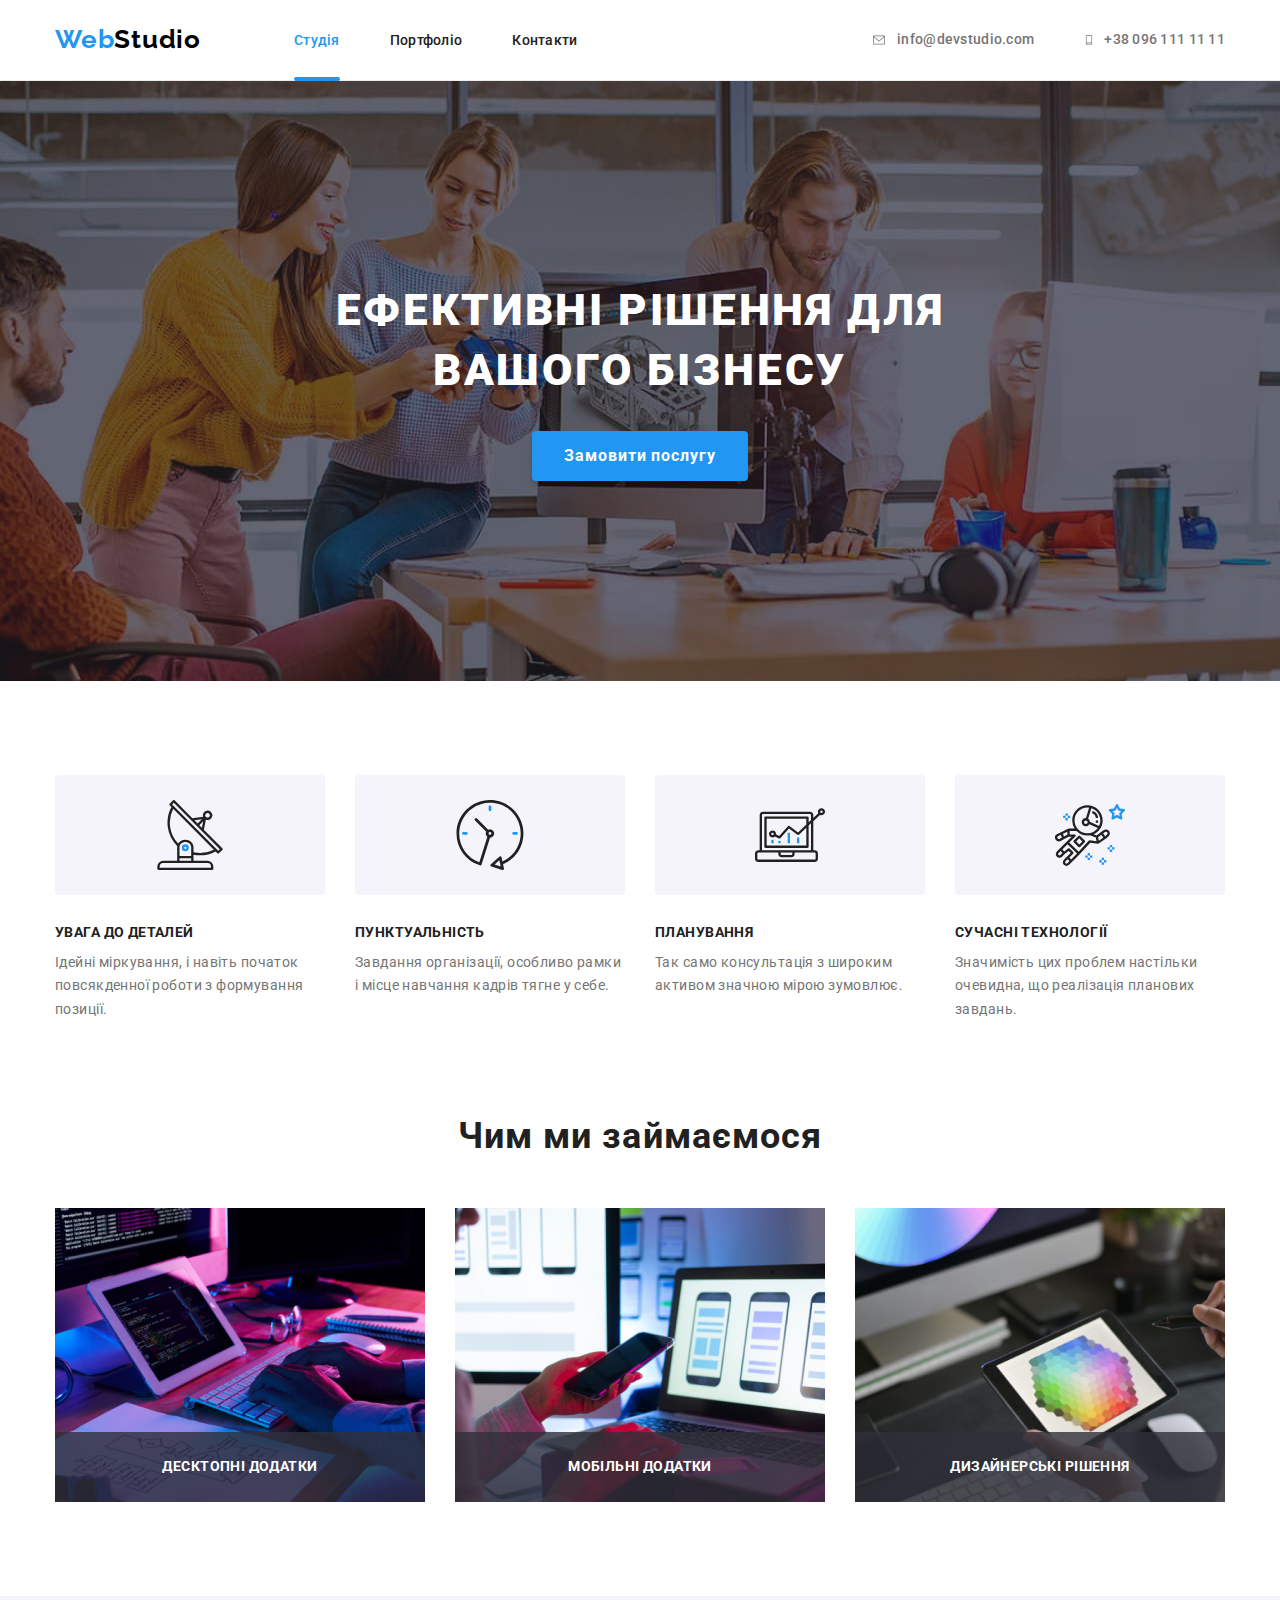
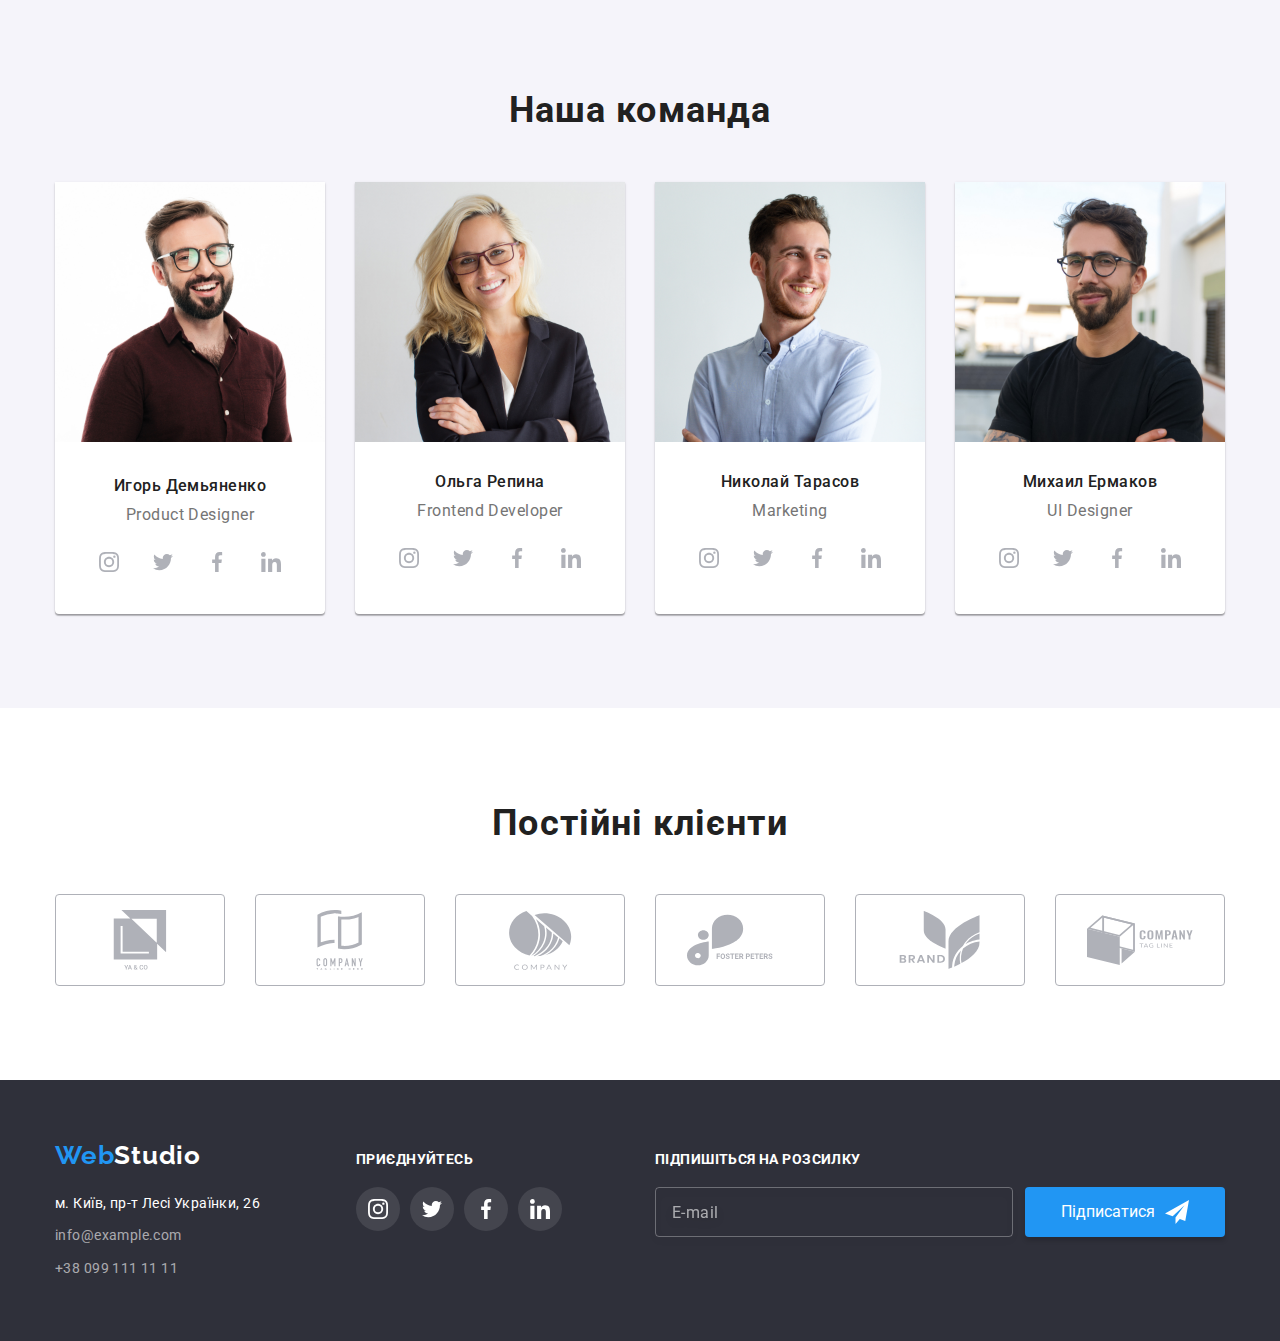
==== commit 125e52fa: "Змінив стилі та розмітку" ====
--- a/index.html
+++ b/index.html
@@ -1,5 +1,5 @@
 <!DOCTYPE html>
-<html lang="ru">
+<html lang="ua">
   <head>
     <meta charset="UTF-8" />
     <meta http-equiv="X-UA-Compatible" content="IE=edge" />
@@ -21,33 +21,33 @@
     <!--Шапка-->
     <header class="header">
       <div class="container">
-        <nav class="header-nav">
-          <a href="#" lang="en" class="header-logo list link">
-            <span class="header-part-logo">Web</span>Studio</a
+        <nav class="navigation">
+          <a href="#" lang="en" class="logo logo--black list link">
+            <span class="logo__part">Web</span>Studio</a
           >
-          <ul class="header-nav-list list">
-            <li class="header-nav-item">
-              <a href="index.html" class="header-nav-link link current">Студія</a>
-            </li>
-            <li class="header-nav-item">
-              <a href="./portfolio.html" class="header-nav-link link">Портфоліо</a>
-            </li>
-            <li class="header-nav-item"><a href="" class="header-nav-link link">Контакти</a></li>
+          <ul class="navigation__list list">
+            <li class="navigation__item">
+              <a href="index.html" class="navigation__link link current">Студія</a>
+            </li>
+            <li class="navigation__item">
+              <a href="./portfolio.html" class="navigation__link link">Портфоліо</a>
+            </li>
+            <li class="navigation__item"><a href="" class="navigation__link link">Контакти</a></li>
           </ul>
         </nav>
 
-        <ul class="header-contact-list list">
-          <li class="header-contact-item">
-            <a href="mailto:info@devstudio.com" class="header-contact-link" lang="en">
-              <svg class="contact-icons" width="16" height="12">
+        <ul class="contact-list list">
+          <li class="contact-list__item">
+            <a href="mailto:info@devstudio.com" class="contact-list__link" lang="en">
+              <svg class="contact-list__icons" width="16" height="12">
                 <use href="./images/icons.svg#icon-envelope"></use>
               </svg>
               info@devstudio.com</a
             >
           </li>
-          <li class="header-contact-item">
-            <a href="tel:+380961111111" class="header-contact-link">
-              <svg class="contact-icons" width="10" height="16">
+          <li class="contact-list__item">
+            <a href="tel:+380961111111" class="contact-list__link">
+              <svg class="contact-list__icons" width="10" height="16">
                 <use href="./images/icons.svg#icon-smartphone"></use>
               </svg>
               +38 096 111 11 11</a
@@ -60,56 +60,56 @@
       <!--Герой-->
       <section class="hero">
         <div class="container">
-          <h1 class="hero-title">Ефективні рішення для вашого бізнесу</h1>
-          <button class="btn" data-modal-open type="button">Замовити послугу</button>
+          <h1 class="hero__title">Ефективні рішення для вашого бізнесу</h1>
+          <button class="hero__btn" data-modal-open type="button">Замовити послугу</button>
         </div>
       </section>
       <!--Решения-->
       <section class="decision section">
         <div class="container">
-          <h2 hidden>Features</h2>
-          <ul class="decition-list list">
-            <li class="decition-item">
+          <h2 class="visually-hidden">Features</h2>
+          <ul class="features-list list">
+            <li class="features-list__item">
               <div class="icons-bg">
-                <svg class="decision-icons" width="70" height="70">
+                <svg class="features-list__icons" width="70" height="70">
                   <use href="./images/icons.svg#icon-antenna"></use>
                 </svg>
               </div>
-              <h3 class="decision-title">УВАГА ДО ДЕТАЛЕЙ</h3>
-              <p class="decitsion-text">
+              <h3 class="features-list__title">УВАГА ДО ДЕТАЛЕЙ</h3>
+              <p class="features-list__text">
                 Ідейні міркування, і навіть початок повсякденної роботи з формування позиції.
               </p>
             </li>
-            <li class="decition-item">
+            <li class="features-list__item">
               <div class="icons-bg">
-                <svg class="decision-icons" width="70" height="70">
+                <svg class="features-list__icons" width="70" height="70">
                   <use href="./images/icons.svg#icon-clock"></use>
                 </svg>
               </div>
-              <h3 class="decision-title">ПУНКТУАЛЬНІСТЬ</h3>
-              <p class="decitsion-text">
+              <h3 class="features-list__title">ПУНКТУАЛЬНІСТЬ</h3>
+              <p class="features-list__text">
                 Завдання організації, особливо рамки і місце навчання кадрів тягне у себе.
               </p>
             </li>
-            <li class="decition-item">
+            <li class="features-list__item">
               <div class="icons-bg">
-                <svg class="decision-icons" width="70" height="70">
+                <svg class="features-list__icons" width="70" height="70">
                   <use href="./images/icons.svg#icon-diagram"></use>
                 </svg>
               </div>
-              <h3 class="decision-title">ПЛАНУВАННЯ</h3>
-              <p class="decitsion-text">
+              <h3 class="features-list__title">ПЛАНУВАННЯ</h3>
+              <p class="features-list__text">
                 Так само консультація з широким активом значною мірою зумовлює.
               </p>
             </li>
-            <li class="decition-item">
+            <li class="features-list__item">
               <div class="icons-bg">
-                <svg class="decision-icons" width="70" height="70">
+                <svg class="features-list__icons" width="70" height="70">
                   <use href="./images/icons.svg#icon-astronaut"></use>
                 </svg>
               </div>
-              <h3 class="decision-title">СУЧАСНІ ТЕХНОЛОГІЇ</h3>
-              <p class="decitsion-text">
+              <h3 class="features-list__title">СУЧАСНІ ТЕХНОЛОГІЇ</h3>
+              <p class="features-list__text">
                 Значимість цих проблем настільки очевидна, що реалізація планових завдань.
               </p>
             </li>
@@ -119,69 +119,113 @@
       <!--Чем занимаемся-->
       <section class="about section">
         <div class="container">
-          <h2 class="about-title">Чим ми займаємося</h2>
-          <ul class="about-images-list list">
-            <li class="about-item">
-              <div class="about-overley">
-                <img src="./images/img1.jpg" class="img" alt="Фото1" width="370" />
-                <h3 class="about-overley-title">Десктопні додатки</h3>
-              </div>
-            </li>
-            <li class="about-item">
-              <div class="about-overley">
-                <img src="./images/img2.jpg" class="img" alt="Фото2" width="370" />
-                <h3 class="about-overley-title">Мобільні додатки</h3>
-              </div>
-            </li>
-            <li class="about-item">
-              <div class="about-overley">
-                <img src="./images/img3.jpg" class="img" alt="Фото3" width="370" />
-                <h3 class="about-overley-title">Дизайнерські рішення</h3>
+          <h2 class="about__title">Чим ми займаємося</h2>
+          <ul class="option-list list">
+            <li class="option-list__item">
+              <div class="option-list__overley">
+                <img src="./images/img1.jpg" class="option-list__img" alt="Фото1" width="370" />
+                <h3 class="option-list__title">Десктопні додатки</h3>
+              </div>
+            </li>
+            <li class="option-list__item">
+              <div class="option-list__overley">
+                <img src="./images/img2.jpg" class="option-list__img" alt="Фото2" width="370" />
+                <h3 class="option-list__title">Мобільні додатки</h3>
+              </div>
+            </li>
+            <li class="option-list__item">
+              <div class="option-list__overley">
+                <img src="./images/img3.jpg" class="option-list__img" alt="Фото3" width="370" />
+                <h3 class="option-list__title">Дизайнерські рішення</h3>
               </div>
             </li>
           </ul>
         </div>
       </section>
+
       <!--Команда-->
+
       <section class="team section">
         <div class="container">
-          <h2 class="team-title">Наша команда</h2>
-          <ul class="team-list list">
-            <li class="team-name-item">
+          <h2 class="team__title">Наша команда</h2>
+          <ul class="member-list list">
+            <li class="member-list__item">
               <img
                 src="./images/team1.jpg"
                 class="member-image"
                 alt="Игорь Демьяненко"
                 width="270"
               />
-              <div class="member">
-                <h3 class="team-name-title">Игорь Демьяненко</h3>
-                <p class="team-name-text">Product Designer</p>
-                <ul class="team-social list">
+              <div class="member-content">
+                <h3 class="member-list__title">Игорь Демьяненко</h3>
+                <p class="member-list__text">Product Designer</p>
+                <ul class="social list">
+                  <li class="social__item">
+                    <a href="" class="social__link">
+                      <svg class="social__icon" width="20" height="20">
+                        <use href="./images/icons.svg#icon-instagram"></use>
+                      </svg>
+                    </a>
+                  </li>
                   <li class="team-social-item">
-                    <a href="" class="team-social-link">
-                      <svg class="team-social-icon" width="20" height="20">
+                    <a href="" class="social__link">
+                      <svg class="social__icon" width="20" height="20">
+                        <use href="./images/icons.svg#icon-twitter"></use>
+                      </svg>
+                    </a>
+                  </li>
+                  <li class="team-social-item">
+                    <a href="" class="social__link">
+                      <svg class="social__icon" width="20" height="20">
+                        <use href="./images/icons.svg#icon-facebook"></use>
+                      </svg>
+                    </a>
+                  </li>
+                  <li class="team-social-item">
+                    <a href="" class="social__link">
+                      <svg class="social__icon" width="20" height="20">
+                        <use href="./images/icons.svg#icon-linkedin"></use>
+                      </svg>
+                    </a>
+                  </li>
+                </ul>
+              </div>
+            </li>
+            <li class="member-list__item">
+              <img
+                src="./images/team2.jpg"
+                class="member-list__image"
+                alt="Ольга Репина"
+                width="270"
+              />
+              <div class="member-content">
+                <h3 class="member-list__title">Ольга Репина</h3>
+                <p class="member-list__text">Frontend Developer</p>
+                <ul class="social list">
+                  <li class="social__item">
+                    <a href="" class="social__link">
+                      <svg class="social__icon" width="20" height="20">
                         <use href="./images/icons.svg#icon-instagram"></use>
                       </svg>
                     </a>
                   </li>
-                  <li class="team-social-item">
-                    <a href="" class="team-social-link">
-                      <svg class="team-social-icon" width="20" height="20">
+                  <li class="social__item">
+                    <a href="" class="social__link">
+                      <svg class="social__icon" width="20" height="20">
                         <use href="./images/icons.svg#icon-twitter"></use>
                       </svg>
                     </a>
                   </li>
-                  <li class="team-social-item">
-                    <a href="" class="team-social-link">
-                      <svg class="team-social-icon" width="20" height="20">
+                  <li class="social__item">
+                    <a href="" class="social__link">
+                      <svg class="social__icon" width="20" height="20">
                         <use href="./images/icons.svg#icon-facebook"></use>
                       </svg>
                     </a>
                   </li>
-                  <li class="team-social-item">
-                    <a href="" class="team-social-link">
-                      <svg class="team-social-icon" width="20" height="20">
+                  <li class="social__item">
+                    <a href="" class="social__link">
+                      <svg class="social__icon" width="20" height="20">
                         <use href="./images/icons.svg#icon-linkedin"></use>
                       </svg>
                     </a>
@@ -189,78 +233,41 @@
                 </ul>
               </div>
             </li>
-            <li class="team-name-item">
-              <img src="./images/team2.jpg" class="member-image" alt="Ольга Репина" width="270" />
-              <div class="member">
-                <h3 class="team-name-title">Ольга Репина</h3>
-                <p class="team-name-text">Frontend Developer</p>
-                <ul class="team-social list">
-                  <li class="team-social-item">
-                    <a href="" class="team-social-link">
-                      <svg class="team-social-icon" width="20" height="20">
-                        <use href="./images/icons.svg#icon-instagram"></use>
-                      </svg>
-                    </a>
-                  </li>
-                  <li class="team-social-item">
-                    <a href="" class="team-social-link">
-                      <svg class="team-social-icon" width="20" height="20">
-                        <use href="./images/icons.svg#icon-twitter"></use>
-                      </svg>
-                    </a>
-                  </li>
-                  <li class="team-social-item">
-                    <a href="" class="team-social-link">
-                      <svg class="team-social-icon" width="20" height="20">
-                        <use href="./images/icons.svg#icon-facebook"></use>
-                      </svg>
-                    </a>
-                  </li>
-                  <li class="team-social-item">
-                    <a href="" class="team-social-link">
-                      <svg class="team-social-icon" width="20" height="20">
-                        <use href="./images/icons.svg#icon-linkedin"></use>
-                      </svg>
-                    </a>
-                  </li>
-                </ul>
-              </div>
-            </li>
-            <li class="team-name-item">
+            <li class="member-list__item">
               <img
                 src="./images/team3.jpg"
-                class="member-image"
+                class="member-list__image"
                 alt="Николай Тарасов"
                 width="270"
               />
-              <div class="member">
-                <h3 class="team-name-title">Николай Тарасов</h3>
-                <p class="team-name-text">Marketing</p>
-                <ul class="team-social list">
-                  <li class="team-social-item">
-                    <a href="" class="team-social-link">
-                      <svg class="team-social-icon" width="20" height="20">
+              <div class="member-content">
+                <h3 class="member-list__title">Николай Тарасов</h3>
+                <p class="member-list__text">Marketing</p>
+                <ul class="social list">
+                  <li class="social__item">
+                    <a href="" class="social__link">
+                      <svg class="social__icon" width="20" height="20">
                         <use href="./images/icons.svg#icon-instagram"></use>
                       </svg>
                     </a>
                   </li>
-                  <li class="team-social-item">
-                    <a href="" class="team-social-link">
-                      <svg class="team-social-icon" width="20" height="20">
+                  <li class="social__item">
+                    <a href="" class="social__link">
+                      <svg class="social__icon" width="20" height="20">
                         <use href="./images/icons.svg#icon-twitter"></use>
                       </svg>
                     </a>
                   </li>
-                  <li class="team-social-item">
-                    <a href="" class="team-social-link">
-                      <svg class="team-social-icon" width="20" height="20">
+                  <li class="social__item">
+                    <a href="" class="social__link">
+                      <svg class="social__icon" width="20" height="20">
                         <use href="./images/icons.svg#icon-facebook"></use>
                       </svg>
                     </a>
                   </li>
-                  <li class="team-social-item">
-                    <a href="" class="team-social-link">
-                      <svg class="team-social-icon" width="20" height="20">
+                  <li class="social__item">
+                    <a href="" class="social__link">
+                      <svg class="social__icon" width="20" height="20">
                         <use href="./images/icons.svg#icon-linkedin"></use>
                       </svg>
                     </a>
@@ -268,36 +275,41 @@
                 </ul>
               </div>
             </li>
-            <li class="team-name-item">
-              <img src="./images/team4.jpg" class="member-image" alt="Михаил Ермаков" width="270" />
-              <div class="member">
-                <h3 class="team-name-title">Михаил Ермаков</h3>
-                <p class="team-name-text">UI Designer</p>
-                <ul class="team-social list">
-                  <li class="team-social-item">
-                    <a href="" class="team-social-link">
-                      <svg class="team-social-icon" width="20" height="20">
+            <li class="member-list__item">
+              <img
+                src="./images/team4.jpg"
+                class="member-list__image"
+                alt="Михаил Ермаков"
+                width="270"
+              />
+              <div class="member-content">
+                <h3 class="member-list__title">Михаил Ермаков</h3>
+                <p class="member-list__text">UI Designer</p>
+                <ul class="social list">
+                  <li class="social__item">
+                    <a href="" class="social__link">
+                      <svg class="social__icon" width="20" height="20">
                         <use href="./images/icons.svg#icon-instagram"></use>
                       </svg>
                     </a>
                   </li>
-                  <li class="team-social-item">
-                    <a href="" class="team-social-link">
-                      <svg class="team-social-icon" width="20" height="20">
+                  <li class="social__item">
+                    <a href="" class="social__link">
+                      <svg class="social__icon" width="20" height="20">
                         <use href="./images/icons.svg#icon-twitter"></use>
                       </svg>
                     </a>
                   </li>
-                  <li class="team-social-item">
-                    <a href="" class="team-social-link">
-                      <svg class="team-social-icon" width="20" height="20">
+                  <li class="social__item">
+                    <a href="" class="social__link">
+                      <svg class="social__icon" width="20" height="20">
                         <use href="./images/icons.svg#icon-facebook"></use>
                       </svg>
                     </a>
                   </li>
-                  <li class="team-social-item">
-                    <a href="" class="team-social-link">
-                      <svg class="team-social-icon" width="20" height="20">
+                  <li class="social__item">
+                    <a href="" class="social__link">
+                      <svg class="social__icon" width="20" height="20">
                         <use href="./images/icons.svg#icon-linkedin"></use>
                       </svg>
                     </a>
@@ -308,49 +320,51 @@
           </ul>
         </div>
       </section>
+
+      <!-- Постійні клієнти -->
 
       <section class="clients section">
         <div class="container">
-          <h2 class="clients-title">Постійні клієнти</h2>
-          <ul class="clients-list list">
-            <li class="clients-item">
-              <a href="" class="clients-link">
-                <svg class="clients-icon" width="106" height="60">
+          <h2 class="clients__title">Постійні клієнти</h2>
+          <ul class="company-list list">
+            <li class="company-list__item">
+              <a href="" class="company-list__link">
+                <svg class="company-list__icon" width="106" height="60">
                   <use href="./images/icons.svg#icon-group1"></use>
                 </svg>
               </a>
             </li>
-            <li class="clients-item">
-              <a href="" class="clients-link">
-                <svg class="clients-icon" width="106" height="60">
+            <li class="company-list__item">
+              <a href="" class="company-list__link">
+                <svg class="company-list__icon" width="106" height="60">
                   <use href="./images/icons.svg#icon-group2"></use>
                 </svg>
               </a>
             </li>
-            <li class="clients-item">
-              <a href="" class="clients-link">
-                <svg class="clients-icon" width="106" height="60">
+            <li class="company-list__item">
+              <a href="" class="company-list__link">
+                <svg class="company-list__icon" width="106" height="60">
                   <use href="./images/icons.svg#icon-group3"></use>
                 </svg>
               </a>
             </li>
-            <li class="clients-item">
-              <a href="" class="clients-link">
-                <svg class="clients-icon" width="106" height="60">
+            <li class="company-list__item">
+              <a href="" class="company-list__link">
+                <svg class="company-list__icon" width="106" height="60">
                   <use href="./images/icons.svg#icon-group4"></use>
                 </svg>
               </a>
             </li>
-            <li class="clients-item">
-              <a href="" class="clients-link">
-                <svg class="clients-icon" width="106" height="60">
+            <li class="company-list__item">
+              <a href="" class="company-list__link">
+                <svg class="company-list__icon" width="106" height="60">
                   <use href="./images/icons.svg#icon-group5"></use>
                 </svg>
               </a>
             </li>
-            <li class="clients-item">
-              <a href="" class="clients-link">
-                <svg class="clients-icon" width="106" height="60">
+            <li class="company-list__item">
+              <a href="" class="company-list__link">
+                <svg class="company-list__icon" width="106" height="60">
                   <use href="./images/icons.svg#icon-group6"></use>
                 </svg>
               </a>
@@ -359,47 +373,49 @@
         </div>
       </section>
     </main>
+
     <!--Футер-->
+
     <footer class="footer">
       <div class="container">
-        <div class="footer-part">
-          <a class="footer-logo list link" href="" lang="en"
-            ><span class="footer-part-logo">Web</span>Studio</a
+        <div>
+          <a class="logo logo--wight footer__logo list link" href="" lang="en"
+            ><span class="logo__part">Web</span>Studio</a
           >
-          <address class="footer-address">
-            <p class="footer-address-text">м. Київ, пр-т Лесі Українки, 26</p>
-            <a class="footer-link list link" href="mailto:info@example.com">info@example.com</a>
-            <a class="footer-link list link" href="tel:+380991111111">+38 099 111 11 11</a>
+          <address class="address">
+            <p class="address__text">м. Київ, пр-т Лесі Українки, 26</p>
+            <a class="address__link list link" href="mailto:info@example.com">info@example.com</a>
+            <a class="address__link list link" href="tel:+380991111111">+38 099 111 11 11</a>
           </address>
         </div>
 
-        <div class="footer-social-container">
-          <h2 class="footer-social-text">приєднуйтесь</h2>
-          <ul class="footer-social-list list">
-            <li class="footer-social-item">
-              <a href="" class="footer-social-link">
-                <svg class="footer-social-icon" width="20" height="20">
+        <div class="footer-social">
+          <h2 class="footer-social__title">приєднуйтесь</h2>
+          <ul class="footer-social__list list">
+            <li class="footer-social__item">
+              <a href="" class="footer-social__link">
+                <svg class="footer-social__icon" width="20px" height="20">
                   <use href="./images/icons.svg#icon-instagram-2"></use>
                 </svg>
               </a>
             </li>
-            <li class="footer-social-item">
-              <a href="" class="footer-social-link">
-                <svg class="footer-social-icon" width="20" height="20">
+            <li class="footer-social__item">
+              <a href="" class="footer-social__link">
+                <svg class="footer-social__icon" width="20" height="20">
                   <use href="./images/icons.svg#icon-twitter2"></use>
                 </svg>
               </a>
             </li>
-            <li class="footer-social-item">
-              <a href="" class="footer-social-link">
-                <svg class="footer-social-icon" width="20" height="20">
+            <li class="footer-social__item">
+              <a href="" class="footer-social__link">
+                <svg class="footer-social__icon" width="20" height="20">
                   <use href="./images/icons.svg#icon-facebook2"></use>
                 </svg>
               </a>
             </li>
-            <li class="footer-social-item">
-              <a href="" class="footer-social-link">
-                <svg class="footer-social-icon" width="20" height="20">
+            <li class="footer-social__item">
+              <a href="" class="footer-social__link">
+                <svg class="footer-social__icon" width="20" height="20">
                   <use href="./images/icons.svg#icon-linkedin2"></use>
                 </svg>
               </a>
@@ -423,47 +439,47 @@
     </footer>
     <div class="backdrop-hero is-hidden" data-modal>
       <div class="modal-hero">
-        <button type="button" class="modal-hero-close" data-modal-close>
-          <svg fill="none" viewBox="0 0 18 18" class="icon-hero-close">
+        <button type="button" class="button-close" data-modal-close>
+          <svg fill="none" viewBox="0 0 18 18" class="button-close__icon">
             <path
               d="M15 4.108 13.892 3 9.5 7.392 5.108 3 4 4.108 8.392 8.5 4 12.892 5.108 14 9.5 9.608 13.892 14 15 12.892 10.608 8.5 15 4.108Z"
             />
           </svg>
         </button>
         <form class="form" autocomplete="off">
-          <b class="form-title">Залиште свої дані, ми вам передзвонимо</b>
-
-          <div class="form-contact">
-            <label for="name" class="form-label">Ім'я</label>
-            <div class="input-field">
-              <input type="text" class="form-input" name="name" id="name" required />
-              <span class="input-icon"
+          <b class="form__title">Залиште свої дані, ми вам передзвонимо</b>
+
+          <div class="form__contact">
+            <label for="name" class="form__label">Ім'я</label>
+            <div class="form__field">
+              <input type="text" class="form__input" name="name" id="name" required />
+              <span class="form__icon"
                 ><svg width="18" height="18">
                   <use href="./images/icons.svg#icon-person-black-form"></use></svg
               ></span>
             </div>
 
-            <label for="tel" class="form-label">Телефон</label>
-            <div class="input-field">
-              <input type="tel" class="form-input" name="tel" id="tel" required />
-              <span class="input-icon"
+            <label for="tel" class="form__label">Телефон</label>
+            <div class="form__field">
+              <input type="tel" class="form__input" name="tel" id="tel" required />
+              <span class="form__icon"
                 ><svg width="18" height="18">
                   <use href="./images/icons.svg#icon-phone-black-form"></use></svg
               ></span>
             </div>
 
-            <label for="mail" class="form-label">Пошта</label>
-            <div class="input-field">
-              <input type="email" class="form-input" name="email" id="mail" required />
-              <span class="input-icon"
+            <label for="mail" class="form__label">Пошта</label>
+            <div class="form__field">
+              <input type="email" class="form__input" name="email" id="mail" required />
+              <span class="form__icon"
                 ><svg width="18" height="18">
                   <use href="./images/icons.svg#icon-email-black-form"></use></svg
               ></span>
             </div>
 
-            <label for="coment" class="form-label">Коментар</label>
+            <label for="coment" class="form__label">Коментар</label>
             <textarea
-              class="form-coment"
+              class="form__coment"
               name="coment"
               id="coment"
               placeholder="Введіть текст"
@@ -473,22 +489,22 @@
           <div class="form-policy">
             <input
               type="checkbox"
-              class="form-policy-check"
+              class="form-policy__check"
               name="policy"
               id="policy"
               value="true"
             />
-            <label for="policy" class="form-policy-text">
-              <span class="check">
-                <svg class="check-icon" width="13" height="10">
+            <label for="policy" class="form-policy__text">
+              <span class="form-policy__checkbox">
+                <svg class="form-policy__icon" width="13" height="10">
                   <use href="./images/icons.svg#icon-icon-check"></use></svg
               ></span>
               Погоджуюся з розсилкою та приймаю
-              <a href="" class="policy-link">Умови договору</a>
+              <a href="" class="form-policy__link">Умови договору</a>
             </label>
           </div>
           <div class="form-btn">
-            <button type="submit" class="form-submit">Відправити</button>
+            <button type="submit" class="form-btn__submit">Відправити</button>
           </div>
         </form>
       </div>
--- a/css/main.min.css
+++ b/css/main.min.css
@@ -1 +1 @@
-:root{--primary-text-color: #212121;--second-text-color: #757575;--hover-color: #2196f3;--background-color: #e5e5e5;--header-background-color: #ffffff;--third-background-color: #2f303a;--second-background-color: #f5f4fa;--accent-color: #2196f3;--icon-background-color: #ffffff;--icon-color: #afb1b8;--icon-hover-color: #ffffff}.list{list-style:none}.link{text-decoration:none}.visually-hidden{position:absolute;width:1px;height:1px;margin:-1px;border:0;padding:0;white-space:nowrap;clip-path:inset(100%);clip:rect(0 0 0 0);overflow:hidden}html{box-sizing:border-box}*,*::before,*::after{box-sizing:inherit}p,h1,h2,h3,h4,h5,h6{margin:0}ul{margin:0;padding-left:0}body{margin:0;font-family:"Roboto",sans-serif;font-style:normal;color:var(--primary-text-color)}.container{width:1200px;padding-right:15px;padding-left:15px;margin-right:auto;margin-left:auto}.section{padding-top:94px;padding-bottom:94px}.backdrop-hero{position:fixed;width:100%;height:100%;top:0;background-color:rgba(0,0,0,.2);transition:opacity 500ms cubic-bezier(0.4, 0, 0.2, 1),visibility 500ms cubic-bezier(0.4, 0, 0.2, 1)}.backdrop-hero.is-hidden .modal-hero{transform:translate(-50%, -50%) scale(0)}.modal-hero{position:absolute;top:50%;left:50%;transform:translate(-50%, -50%) scale(1);width:528px;min-height:581px;background:#fff;box-shadow:0px 1px 3px rgba(0,0,0,.12),0px 1px 1px rgba(0,0,0,.14),0px 2px 1px rgba(0,0,0,.2);border-radius:4px;transition:transform 500ms cubic-bezier(0.4, 0, 0.2, 1);padding:40px}.modal-hero-close{position:absolute;top:8px;right:8px;width:30px;height:30px;background:#fff;border-radius:50%;border:1px solid rgba(0,0,0,.1);cursor:pointer}.icon-hero-close{display:flex;align-items:center;justify-content:center;fill:#000;transition:fill 250ms cubic-bezier(0.4, 0, 0.2, 1)}.modal-hero-close:hover .icon-hero-close,.modal-hero-close:focus .icon-hero-close{fill:var(--accent-color)}.is-hidden{visibility:hidden;opacity:0;pointer-events:none}.form-title{display:block;margin-bottom:12px;font-weight:700;font-size:20px;line-height:23px;text-align:center;letter-spacing:.03em;color:#212121}.form-contact{display:flex;flex-direction:column;margin-bottom:20px}.form-label{margin-bottom:4px;font-weight:400;font-size:12px;line-height:14px;letter-spacing:.01em;color:#757575}.form-input{width:100%;height:40px;margin-bottom:10px;padding-left:42px;border:1px solid rgba(33,33,33,.2);border-radius:4px;outline:none;color:#000;transition:border-color 250ms cubic-bezier(0.4, 0, 0.2, 1);cursor:pointer}.input-field{position:relative;height:40px;margin-bottom:10px}.input-icon{position:absolute;top:50%;left:12px;transform:translateY(-50%);width:18px;height:18px;transition:fill 250ms cubic-bezier(0.4, 0, 0.2, 1)}.form-input:focus{border-color:var(--accent-color)}.form-input:focus+.input-icon{fill:var(--accent-color)}.form-coment{height:120px;font-size:12px;padding:12px 16px;border:1px solid rgba(33,33,33,.2);border-radius:4px;outline:none;resize:none;transition:border-color 250ms cubic-bezier(0.4, 0, 0.2, 1);cursor:pointer}.form-coment:focus{border-color:var(--accent-color)}.form-coment::placeholder{font-weight:400;font-size:12px;line-height:14px;letter-spacing:.01em;color:rgba(117,117,117,.5)}.form-policy{margin-bottom:30px;display:flex;align-items:center;justify-content:center}.check{display:flex;align-items:center;justify-content:center;width:16px;height:15px;margin-right:8px;border:3px solid var(--primary-text-color);border-radius:2px}.form-policy-text{display:flex;align-items:center;font-weight:400;font-size:14px;line-height:24px;letter-spacing:.03em;color:#757575;cursor:pointer}.form-policy-check{position:absolute;width:1px;height:1px;margin:-1px;border:0;padding:0;white-space:nowrap;clip-path:inset(100%);clip:rect(0 0 0 0);overflow:hidden}.check-icon{fill:rgba(0,0,0,0)}.form-policy-check:checked+.form-policy-text .check{background-color:var(--accent-color);border:none}.form-policy-check:checked+.form-policy-text .check-icon{fill:var(--icon-hover-color)}.form-policy-check:focus+.form-policy-text .check{border-color:var(--accent-color)}.policy-link{margin-left:4px;color:var(--accent-color)}.form-btn{display:flex;align-items:center;justify-content:center}.form-submit{width:200px;height:50px;border-radius:4px;border:none;background-color:var(--accent-color);color:#fff;box-shadow:0px 4px 4px rgba(0,0,0,.15);font-weight:700;font-size:16px;line-height:30px;letter-spacing:.06em;cursor:pointer;transition:background-color 250ms cubic-bezier(0.4, 0, 0.2, 1)}.form-submit:hover,.form-submit:focus{background-color:#188ce8}.header{background-color:var(--header-background-color);border-bottom:1px solid #ececec}.header>.container{display:flex;align-items:center}.header-nav{display:flex;align-items:center}.header-logo{font-family:"Raleway";font-weight:700;font-size:26px;line-height:31px;letter-spacing:.03em;color:#000}.header-part-logo{color:#2196f3}.header-nav-list{display:flex;margin-left:93px}.header-nav-link{position:relative;display:block;padding-bottom:32px;padding-top:32px;font-weight:500;font-size:14px;line-height:16px;letter-spacing:.02em;color:var(--primary-text-color);transition:color 250ms cubic-bezier(0.4, 0, 0.2, 1)}.header-nav-item:not(:last-child){margin-right:50px}.header-nav-link:hover,.header-nav-link:focus{color:var(--hover-color)}.current{color:var(--accent-color)}.current::after{content:"";position:absolute;bottom:0;left:0;margin-bottom:-1px;width:100%;height:4px;border-radius:2px;background-color:var(--accent-color)}.header-contact-list{display:flex;margin-left:auto}.header-contact-link{display:flex;justify-content:center;align-items:center;font-weight:500;font-size:14px;line-height:1.14;letter-spacing:.02em;text-decoration:none;color:var(--second-text-color);transition:color 250ms cubic-bezier(0.4, 0, 0.2, 1)}.header-contact-link:hover,.header-contact-link:focus{color:var(--hover-color)}.header-contact-item:not(:last-child){margin-right:50px}.contact-icons{fill:currentColor;margin-right:10px}.hero{max-width:1600px;text-align:center;color:#fff;padding-top:200px;padding-bottom:200px;max-width:1600px;margin:0 auto;background-image:linear-gradient(rgba(47, 48, 58, 0.4), rgba(47, 48, 58, 0.4)),url(../images/img-hero.jpg);background-repeat:no-repeat;background-position:center;background-size:cover}.hero-title{width:696px;font-weight:900;font-size:44px;line-height:1.36;letter-spacing:.06em;text-transform:uppercase;margin-bottom:30px;margin-left:auto;margin-right:auto}.btn{display:inline-block;background-color:var(--hover-color);color:#fff;box-shadow:0px 4px 4px rgba(0,0,0,.15);border-radius:4px;border:rgba(0,0,0,0);align-items:center;letter-spacing:.06em;font-weight:700;font-size:16px;line-height:1.88;cursor:pointer;padding:10px 32px;min-width:200px;transition:background-color 250ms cubic-bezier(0.4, 0, 0.2, 1)}.btn:hover,.btn:focus{background-color:#188ce8}.decition-list{display:flex}.decition-item{display:block;width:270px}.decition-item:not(:last-child){margin-right:30px}.icons-bg{display:flex;width:270px;height:120px;margin-bottom:30px;background-color:#f5f4fa;justify-content:center;align-items:center;border-radius:4px}.decision-title{font-weight:700;font-size:14px;line-height:1.14;letter-spacing:.03em;text-transform:uppercase;margin-bottom:10px}.decitsion-text{color:var(--second-text-color);font-weight:400;font-size:14px;line-height:1.7;letter-spacing:.03em}.about{padding-top:0}.about-title{font-weight:700;font-size:36px;line-height:1.16;text-align:center;letter-spacing:.03em;margin-bottom:50px}.about-images-list{display:flex;justify-content:center}.img{display:block}.about-item:not(:last-child){margin-right:30px}.about-overley{display:block;position:relative}.about-overley-title{position:absolute;width:100%;height:70px;bottom:0;padding-top:27px;font-weight:700;font-size:14px;line-height:1.14;text-align:center;letter-spacing:.03em;text-transform:uppercase;color:#fff;background-color:rgba(47,48,58,.8)}.team{background-color:var(--second-background-color)}.team-title{font-weight:700;font-size:36px;line-height:1.16;text-align:center;letter-spacing:.03em;margin-bottom:50px}.team-list{display:flex;justify-content:center}.team-name-item{display:block;background-color:#fff;box-shadow:0px 1px 3px rgba(0,0,0,.12),0px 1px 1px rgba(0,0,0,.14),0px 2px 1px rgba(0,0,0,.2);border-radius:0px 0px 4px 4px}.team-name-item:not(:last-child){margin-right:30px}.member-image{display:block}.member{padding:30px 20px}.team-name-title{font-weight:500;font-size:16px;line-height:1.2;text-align:center;letter-spacing:.03em;margin-bottom:10px}.team-name-text{color:var(--second-text-color);font-weight:400;font-size:16px;line-height:1.2;text-align:center;letter-spacing:.03em}.team-social{display:flex;justify-content:center;gap:10px;margin-top:16px}.team-social-link{display:flex;width:44px;height:44px;border-radius:50%;background-color:var(--icon-background-color);color:var(--icon-color);justify-content:center;align-items:center;transition:background-color 250ms cubic-bezier(0.4, 0, 0.2, 1),color 250ms cubic-bezier(0.4, 0, 0.2, 1)}.team-social-link:hover,.team-social-link:focus{background-color:var(--hover-color);color:var(--icon-hover-color)}.team-social-icon{fill:currentColor}.clients{background-color:var(--header-background-color)}.clients-title{margin-bottom:50px;font-weight:700;font-size:36px;line-height:42px;text-align:center;letter-spacing:.03em;color:var(--primary-text-color)}.clients-list{display:flex;justify-content:center;gap:30px}.clients-link{display:flex;justify-content:center;align-items:center;width:170px;height:92px;border:1px solid #afb1b8;border-radius:4px;color:var(--icon-color);transition:color 250ms cubic-bezier(0.4, 0, 0.2, 1),border-color 250ms cubic-bezier(0.4, 0, 0.2, 1)}.clients-icon{fill:currentColor}.clients-link:hover,.clients-link:focus{color:var(--hover-color);border-color:var(--hover-color)}.footer{background-color:var(--third-background-color);padding-top:60px;padding-bottom:60px}.footer>.container{display:flex;align-items:baseline}.footer-logo{display:block;color:#fff;font-family:"Raleway",sans-serif;font-style:normal;font-weight:700;font-size:26px;line-height:1.2;letter-spacing:.03em;margin-bottom:20px}.footer-part-logo{color:#2196f3}.footer-part{flex-grow:1}.footer-address-text{font-family:"Roboto";font-style:normal;font-weight:400;font-size:14px;line-height:1.7;letter-spacing:.03em;color:#fff;margin-bottom:9px}.footer-link{display:block;font-family:"Roboto";font-style:normal;font-weight:400;font-size:14px;line-height:1.7;letter-spacing:.03em;color:rgba(255,255,255,.6);transition:color 250ms cubic-bezier(0.4, 0, 0.2, 1)}.footer-link:not(:last-child){margin-bottom:9px}.footer-link:hover,.footer-link:focus{color:var(--hover-color)}.footer-social-container{margin-left:70px}.footer-social-text{font-weight:700;font-size:14px;line-height:16px;letter-spacing:.03em;text-transform:uppercase;color:#fff;margin-bottom:20px}.footer-social-list{display:flex;justify-content:center;align-items:center;gap:10px}.footer-social-link{display:flex;justify-content:center;align-items:center;width:44px;height:44px;border-radius:50%;background-color:rgba(255,255,255,.1);color:var(--icon-background-color);justify-content:center;align-items:center;transition:background-color 250ms cubic-bezier(0.4, 0, 0.2, 1)}.footer-social-icon{fill:currentColor}.footer-social-link:hover,.footer-social-link:focus{background-color:var(--hover-color)}.footer-form{display:flex;flex-direction:column;margin-left:93px}.footer-form-text{font-weight:700;font-size:14px;line-height:16px;letter-spacing:.03em;text-transform:uppercase;color:#fff;margin-bottom:20px}.mail-field{display:flex}.footer-input{width:358px;height:50px;padding-left:16px;outline:none;border:1px solid rgba(255,255,255,.3);filter:drop-shadow(0px 4px 4px rgba(0, 0, 0, 0.15));border-radius:4px;background-color:rgba(0,0,0,0);color:rgba(255,255,255,.6)}.footer-input::placeholder{font-weight:400;font-size:16px;line-height:20px;align-items:center;letter-spacing:.03em;color:rgba(255,255,255,.6)}.footer-submit{display:flex;align-items:center;justify-content:center;width:200px;height:50px;margin-left:12px;color:#fff;background:#2196f3;box-shadow:0px 4px 4px rgba(0,0,0,.15);border-radius:4px;border:none;cursor:pointer}.footer-submit-icon{fill:var(--icon-hover-color);margin-left:10px}.filters-button-list{display:flex;justify-content:center;margin-bottom:50px}.filters-button{display:block;padding:6px 22px;border:rgba(0,0,0,0);border-radius:4px;background-color:var(--second-background-color);color:var(--primary-text-color);cursor:pointer;transition:background-color 250ms cubic-bezier(0.4, 0, 0.2, 1),color 250ms cubic-bezier(0.4, 0, 0.2, 1),box-shadow 250ms cubic-bezier(0.4, 0, 0.2, 1)}.filters-button:hover,.filters-button:focus{background-color:var(--hover-color);color:#fff;box-shadow:0px 3px 1px rgba(0,0,0,.1),0px 1px 2px rgba(0,0,0,.08),0px 2px 2px rgba(0,0,0,.12)}.filters-button-item:not(:last-child){margin-right:8px}.filters-list{display:flex;flex-wrap:wrap;gap:30px}.filters-item{width:calc((100% - 60px)/3)}.filters-item:hover .filters-top-text{transform:translateY(0%)}.filters-link{list-style:none;text-decoration:none;transition:box-shadow 250ms cubic-bezier(0.4, 0, 0.2, 1)}.filters-link:hover,.filters-link:focus{display:block;box-shadow:0px 1px 1px rgba(0,0,0,.12),0px 4px 4px rgba(0,0,0,.06),1px 4px 6px rgba(0,0,0,.16)}.filters-overley{position:relative;overflow:hidden}.filters-top-text{position:absolute;top:0;height:100%;padding:63px 24px;background-color:rgba(33,150,243,.9);font-family:"Roboto";font-style:normal;font-weight:400;font-size:18px;line-height:1.55;letter-spacing:.03em;color:#fff;transform:translateY(101%);transition:transform 250ms cubic-bezier(0.4, 0, 0.2, 1)}.filters-item-text{padding:20px 24px;border-right:1px solid #eee;border-bottom:1px solid #eee;border-left:1px solid #eee}.filters-text{font-weight:400;font-size:16px;line-height:1.87;letter-spacing:.03em;color:var(--second-text-color)}.filters-image{display:block;max-width:100%;height:auto}.filters-title{font-weight:700;font-size:18px;line-height:2;letter-spacing:.06em;color:var(--primary-text-color);margin-bottom:10px}/*# sourceMappingURL=main.min.css.map */+:root{--primary-text-color: #212121;--second-text-color: #757575;--hover-color: #2196f3;--background-color: #e5e5e5;--header-background-color: #ffffff;--third-background-color: #2f303a;--second-background-color: #f5f4fa;--accent-color: #2196f3;--icon-background-color: #ffffff;--icon-color: #afb1b8;--icon-hover-color: #ffffff}.list{list-style:none}.link{text-decoration:none}.visually-hidden{position:absolute;width:1px;height:1px;margin:-1px;border:0;padding:0;white-space:nowrap;clip-path:inset(100%);clip:rect(0 0 0 0);overflow:hidden}html{box-sizing:border-box}*,*::before,*::after{box-sizing:inherit}p,h1,h2,h3,h4,h5,h6{margin:0}ul{margin:0;padding-left:0}body{margin:0;font-family:"Roboto",sans-serif;font-style:normal;color:var(--primary-text-color)}.container{width:1200px;padding-right:15px;padding-left:15px;margin-right:auto;margin-left:auto}.section{padding-top:94px;padding-bottom:94px}.backdrop-hero{position:fixed;width:100%;height:100%;top:0;background-color:rgba(0,0,0,.2);transition:opacity 500ms cubic-bezier(0.4, 0, 0.2, 1),visibility 500ms cubic-bezier(0.4, 0, 0.2, 1)}.modal-hero{position:absolute;top:50%;left:50%;transform:translate(-50%, -50%) scale(1);width:528px;min-height:581px;background:#fff;box-shadow:0px 1px 3px rgba(0,0,0,.12),0px 1px 1px rgba(0,0,0,.14),0px 2px 1px rgba(0,0,0,.2);border-radius:4px;transition:transform 500ms cubic-bezier(0.4, 0, 0.2, 1);padding:40px}.backdrop-hero.is-hidden .modal-hero{transform:translate(-50%, -50%) scale(0)}.button-close{position:absolute;top:8px;right:8px;width:30px;height:30px;background:#fff;border-radius:50%;border:1px solid rgba(0,0,0,.1);cursor:pointer;transition:fill 250ms cubic-bezier(0.4, 0, 0.2, 1)}.button-close__icon{display:flex;align-items:center;justify-content:center;fill:#000}.button-close:hover .button-close__icon,.button-close:focus .button-close__icon{fill:var(--hover-color)}.is-hidden{visibility:hidden;opacity:0;pointer-events:none}.form__title{display:block;margin-bottom:12px;font-weight:700;font-size:20px;line-height:23px;text-align:center;letter-spacing:.03em;color:#212121}.form__contact{display:flex;flex-direction:column;margin-bottom:20px}.form__label{margin-bottom:4px;font-weight:400;font-size:12px;line-height:14px;letter-spacing:.01em;color:#757575}.form__input{width:100%;height:40px;margin-bottom:10px;padding-left:42px;border:1px solid rgba(33,33,33,.2);border-radius:4px;outline:none;color:#000;transition:border-color 250ms cubic-bezier(0.4, 0, 0.2, 1);cursor:pointer}.form__input:focus{border-color:var(--accent-color)}.form__field{position:relative;height:40px;margin-bottom:10px}.form__icon{position:absolute;top:50%;left:12px;transform:translateY(-50%);width:18px;height:18px;transition:fill 250ms cubic-bezier(0.4, 0, 0.2, 1)}.form__input:focus+.form__icon{fill:var(--accent-color)}.form__coment{height:120px;font-size:12px;padding:12px 16px;border:1px solid rgba(33,33,33,.2);border-radius:4px;outline:none;resize:none;transition:border-color 250ms cubic-bezier(0.4, 0, 0.2, 1);cursor:pointer}.form__coment:focus{border-color:var(--accent-color)}.form__coment::placeholder{font-weight:400;font-size:12px;line-height:14px;letter-spacing:.01em;color:rgba(117,117,117,.5)}.form-policy{margin-bottom:30px;display:flex;align-items:center;justify-content:center}.form-policy__checkbox{display:flex;align-items:center;justify-content:center;width:16px;height:15px;margin-right:8px;border:3px solid var(--primary-text-color);border-radius:2px}.form-policy__check:checked+.form-policy__text .form-policy__checkbox{background-color:var(--accent-color);border:none}.form-policy__check:focus+.form-policy__text .form-policy__checkbox{border-color:#188ce8}.form-policy__text{display:flex;align-items:center;font-weight:400;font-size:14px;line-height:24px;letter-spacing:.03em;color:#757575;cursor:pointer}.form-policy__check{position:absolute;width:1px;height:1px;margin:-1px;border:0;padding:0;white-space:nowrap;clip-path:inset(100%);clip:rect(0 0 0 0);overflow:hidden}.form-policy__icon{fill:rgba(0,0,0,0)}.form-policy__check:checked+.form-policy__text .form-policy__icon{fill:var(--icon-hover-color)}.form-policy__link{margin-left:4px;color:var(--accent-color)}.form-btn{display:flex;align-items:center;justify-content:center}.form-btn__submit{width:200px;height:50px;border-radius:4px;border:none;background-color:var(--accent-color);color:#fff;box-shadow:0px 4px 4px rgba(0,0,0,.15);font-weight:700;font-size:16px;line-height:30px;letter-spacing:.06em;cursor:pointer;transition:background-color 250ms cubic-bezier(0.4, 0, 0.2, 1)}.form-btn__submit:hover,.form-btn__submit:focus{background-color:#188ce8}.header{background-color:var(--header-background-color);border-bottom:1px solid #ececec}.header>.container{display:flex;align-items:center}.navigation{display:flex;align-items:center}.logo{font-family:"Raleway";font-weight:700;font-size:26px;line-height:1.2;letter-spacing:.03em}.logo__part{color:#2196f3}.logo--black{color:#000}.navigation__list{display:flex;margin-left:93px}.navigation__link{position:relative;display:block;padding-bottom:32px;padding-top:32px;font-weight:500;font-size:14px;line-height:16px;letter-spacing:.02em;color:var(--primary-text-color);transition:color 250ms cubic-bezier(0.4, 0, 0.2, 1)}.navigation__link:hover,.navigation__link:focus{color:var(--hover-color)}.navigation__item:not(:last-child){margin-right:50px}.current{color:var(--accent-color)}.current::after{content:"";position:absolute;bottom:0;left:0;margin-bottom:-1px;width:100%;height:4px;border-radius:2px;background-color:var(--accent-color)}.contact-list{display:flex;margin-left:auto}.contact-list__item:not(:last-child){margin-right:50px}.contact-list__icons{fill:currentColor;margin-right:10px}.contact-list__link{display:flex;justify-content:center;align-items:center;font-weight:500;font-size:14px;line-height:1.14;letter-spacing:.02em;text-decoration:none;color:var(--second-text-color);transition:color 250ms cubic-bezier(0.4, 0, 0.2, 1)}.contact-list__link:hover,.contact-list__link:focus{color:var(--hover-color)}.hero{max-width:1600px;text-align:center;color:#fff;padding-top:200px;padding-bottom:200px;max-width:1600px;margin:0 auto;background-image:linear-gradient(rgba(47, 48, 58, 0.4), rgba(47, 48, 58, 0.4)),url(../images/img-hero.jpg);background-repeat:no-repeat;background-position:center;background-size:cover}.hero__title{width:696px;font-weight:900;font-size:44px;line-height:1.36;letter-spacing:.06em;text-transform:uppercase;margin-bottom:30px;margin-left:auto;margin-right:auto}.hero__btn{display:inline-block;background-color:var(--hover-color);color:#fff;box-shadow:0px 4px 4px rgba(0,0,0,.15);border-radius:4px;border:rgba(0,0,0,0);align-items:center;letter-spacing:.06em;font-weight:700;font-size:16px;line-height:1.88;cursor:pointer;padding:10px 32px;min-width:200px;transition:background-color 250ms cubic-bezier(0.4, 0, 0.2, 1)}.hero__btn:hover,.hero__btn:focus{background-color:#188ce8}.features-list{display:flex}.features-list__title{font-weight:700;font-size:14px;line-height:1.14;letter-spacing:.03em;text-transform:uppercase;margin-bottom:10px}.features-list__text{color:var(--second-text-color);font-weight:400;font-size:14px;line-height:1.7;letter-spacing:.03em}.features-list__item{display:block;width:270px}.features-list__item:not(:last-child){margin-right:30px}.icons-bg{display:flex;width:270px;height:120px;margin-bottom:30px;background-color:#f5f4fa;justify-content:center;align-items:center;border-radius:4px}.about{padding-top:0}.about__title{font-weight:700;font-size:36px;line-height:1.16;text-align:center;letter-spacing:.03em;margin-bottom:50px}.option-list{display:flex;justify-content:center}.option-list__img{display:block}.option-list__item:not(:last-child){margin-right:30px}.option-list__overley{display:block;position:relative}.option-list__title{position:absolute;width:100%;height:70px;bottom:0;padding-top:27px;font-weight:700;font-size:14px;line-height:1.14;text-align:center;letter-spacing:.03em;text-transform:uppercase;color:#fff;background-color:rgba(47,48,58,.8)}.team{background-color:var(--second-background-color)}.team__title{font-weight:700;font-size:36px;line-height:1.16;text-align:center;letter-spacing:.03em;margin-bottom:50px}.member-list{display:flex;justify-content:center}.member-list__image{display:block}.member-list__item{display:block;background-color:#fff;box-shadow:0px 1px 3px rgba(0,0,0,.12),0px 1px 1px rgba(0,0,0,.14),0px 2px 1px rgba(0,0,0,.2);border-radius:0px 0px 4px 4px}.member-list__item:not(:last-child){margin-right:30px}.member-content{padding:30px 20px}.member-list__title{font-weight:500;font-size:16px;line-height:1.2;text-align:center;letter-spacing:.03em;margin-bottom:10px}.member-list__text{color:var(--second-text-color);font-weight:400;font-size:16px;line-height:1.2;text-align:center;letter-spacing:.03em}.social{display:flex;justify-content:center;gap:10px;margin-top:16px}.social__icon{fill:currentColor}.social__link{display:flex;width:44px;height:44px;border-radius:50%;background-color:var(--icon-background-color);color:var(--icon-color);justify-content:center;align-items:center;transition:background-color 250ms cubic-bezier(0.4, 0, 0.2, 1),color 250ms cubic-bezier(0.4, 0, 0.2, 1)}.social__link:hover,.social__link:focus{background-color:var(--hover-color);color:var(--icon-hover-color)}.clients{background-color:var(--header-background-color)}.clients__title{margin-bottom:50px;font-weight:700;font-size:36px;line-height:42px;text-align:center;letter-spacing:.03em;color:var(--primary-text-color)}.company-list{display:flex;justify-content:center;gap:30px}.company-list__icon{fill:currentColor}.company-list__link{display:flex;justify-content:center;align-items:center;width:170px;height:92px;border:1px solid #afb1b8;border-radius:4px;color:var(--icon-color);transition:color 250ms cubic-bezier(0.4, 0, 0.2, 1),border-color 250ms cubic-bezier(0.4, 0, 0.2, 1)}.company-list__link:hover,.company-list__link:focus{color:var(--hover-color);border-color:var(--hover-color)}.footer{background-color:var(--third-background-color);padding-top:60px;padding-bottom:60px}.footer>.container{display:flex;align-items:baseline}.logo{font-family:"Raleway",sans-serif;font-style:normal;font-weight:700;font-size:26px;line-height:1.2;letter-spacing:.03em}.logo__part{color:#2196f3}.logo--wight{color:#fff}.footer__logo{display:block;margin-bottom:20px}.address{width:231px}.address__text{font-family:"Roboto";font-style:normal;font-weight:400;font-size:14px;line-height:1.7;letter-spacing:.03em;color:#fff;margin-bottom:9px}.address__link{display:block;font-family:"Roboto";font-style:normal;font-weight:400;font-size:14px;line-height:1.7;letter-spacing:.03em;color:rgba(255,255,255,.6);transition:color 250ms cubic-bezier(0.4, 0, 0.2, 1)}.address__link:not(:last-child){margin-bottom:9px}.address__link:hover,.address__link:focus{color:var(--hover-color)}.footer-social{margin-left:70px}.footer-social__title{font-weight:700;font-size:14px;line-height:16px;letter-spacing:.03em;text-transform:uppercase;color:#fff;margin-bottom:20px}.footer-social__list{display:flex;justify-content:center;align-items:center;gap:10px}.footer-social__link{display:flex;justify-content:center;align-items:center;width:44px;height:44px;border-radius:50%;background-color:rgba(255,255,255,.1);color:var(--icon-background-color);justify-content:center;align-items:center;transition:background-color 250ms cubic-bezier(0.4, 0, 0.2, 1)}.footer-social__link:hover,.footer-social__link:focus{background-color:var(--hover-color)}.footer-social__icon{fill:currentColor}.footer-form{display:flex;flex-direction:column;margin-left:93px}.footer-form-text{font-weight:700;font-size:14px;line-height:16px;letter-spacing:.03em;text-transform:uppercase;color:#fff;margin-bottom:20px}.mail-field{display:flex}.footer-input{width:358px;height:50px;padding-left:16px;outline:none;border:1px solid rgba(255,255,255,.3);filter:drop-shadow(0px 4px 4px rgba(0, 0, 0, 0.15));border-radius:4px;background-color:rgba(0,0,0,0);color:rgba(255,255,255,.6)}.footer-input::placeholder{font-weight:400;font-size:16px;line-height:20px;align-items:center;letter-spacing:.03em;color:rgba(255,255,255,.6)}.footer-submit{display:flex;align-items:center;justify-content:center;width:200px;height:50px;margin-left:12px;color:#fff;background:#2196f3;box-shadow:0px 4px 4px rgba(0,0,0,.15);border-radius:4px;border:none;cursor:pointer}.footer-submit-icon{fill:var(--icon-hover-color);margin-left:10px}.filters-button-list{display:flex;justify-content:center;margin-bottom:50px}.filters-button{display:block;padding:6px 22px;border:rgba(0,0,0,0);border-radius:4px;background-color:var(--second-background-color);color:var(--primary-text-color);cursor:pointer;transition:background-color 250ms cubic-bezier(0.4, 0, 0.2, 1),color 250ms cubic-bezier(0.4, 0, 0.2, 1),box-shadow 250ms cubic-bezier(0.4, 0, 0.2, 1)}.filters-button:hover,.filters-button:focus{background-color:var(--hover-color);color:#fff;box-shadow:0px 3px 1px rgba(0,0,0,.1),0px 1px 2px rgba(0,0,0,.08),0px 2px 2px rgba(0,0,0,.12)}.filters-button-item:not(:last-child){margin-right:8px}.filters-list{display:flex;flex-wrap:wrap;gap:30px}.filters-item{width:calc((100% - 60px)/3)}.filters-item:hover .filters-top-text{transform:translateY(0%)}.filters-link{list-style:none;text-decoration:none;transition:box-shadow 250ms cubic-bezier(0.4, 0, 0.2, 1)}.filters-link:hover,.filters-link:focus{display:block;box-shadow:0px 1px 1px rgba(0,0,0,.12),0px 4px 4px rgba(0,0,0,.06),1px 4px 6px rgba(0,0,0,.16)}.filters-overley{position:relative;overflow:hidden}.filters-top-text{position:absolute;top:0;height:100%;padding:63px 24px;background-color:rgba(33,150,243,.9);font-family:"Roboto";font-style:normal;font-weight:400;font-size:18px;line-height:1.55;letter-spacing:.03em;color:#fff;transform:translateY(101%);transition:transform 250ms cubic-bezier(0.4, 0, 0.2, 1)}.filters-item-text{padding:20px 24px;border-right:1px solid #eee;border-bottom:1px solid #eee;border-left:1px solid #eee}.filters-text{font-weight:400;font-size:16px;line-height:1.87;letter-spacing:.03em;color:var(--second-text-color)}.filters-image{display:block;max-width:100%;height:auto}.filters-title{font-weight:700;font-size:18px;line-height:2;letter-spacing:.06em;color:var(--primary-text-color);margin-bottom:10px}/*# sourceMappingURL=main.min.css.map */